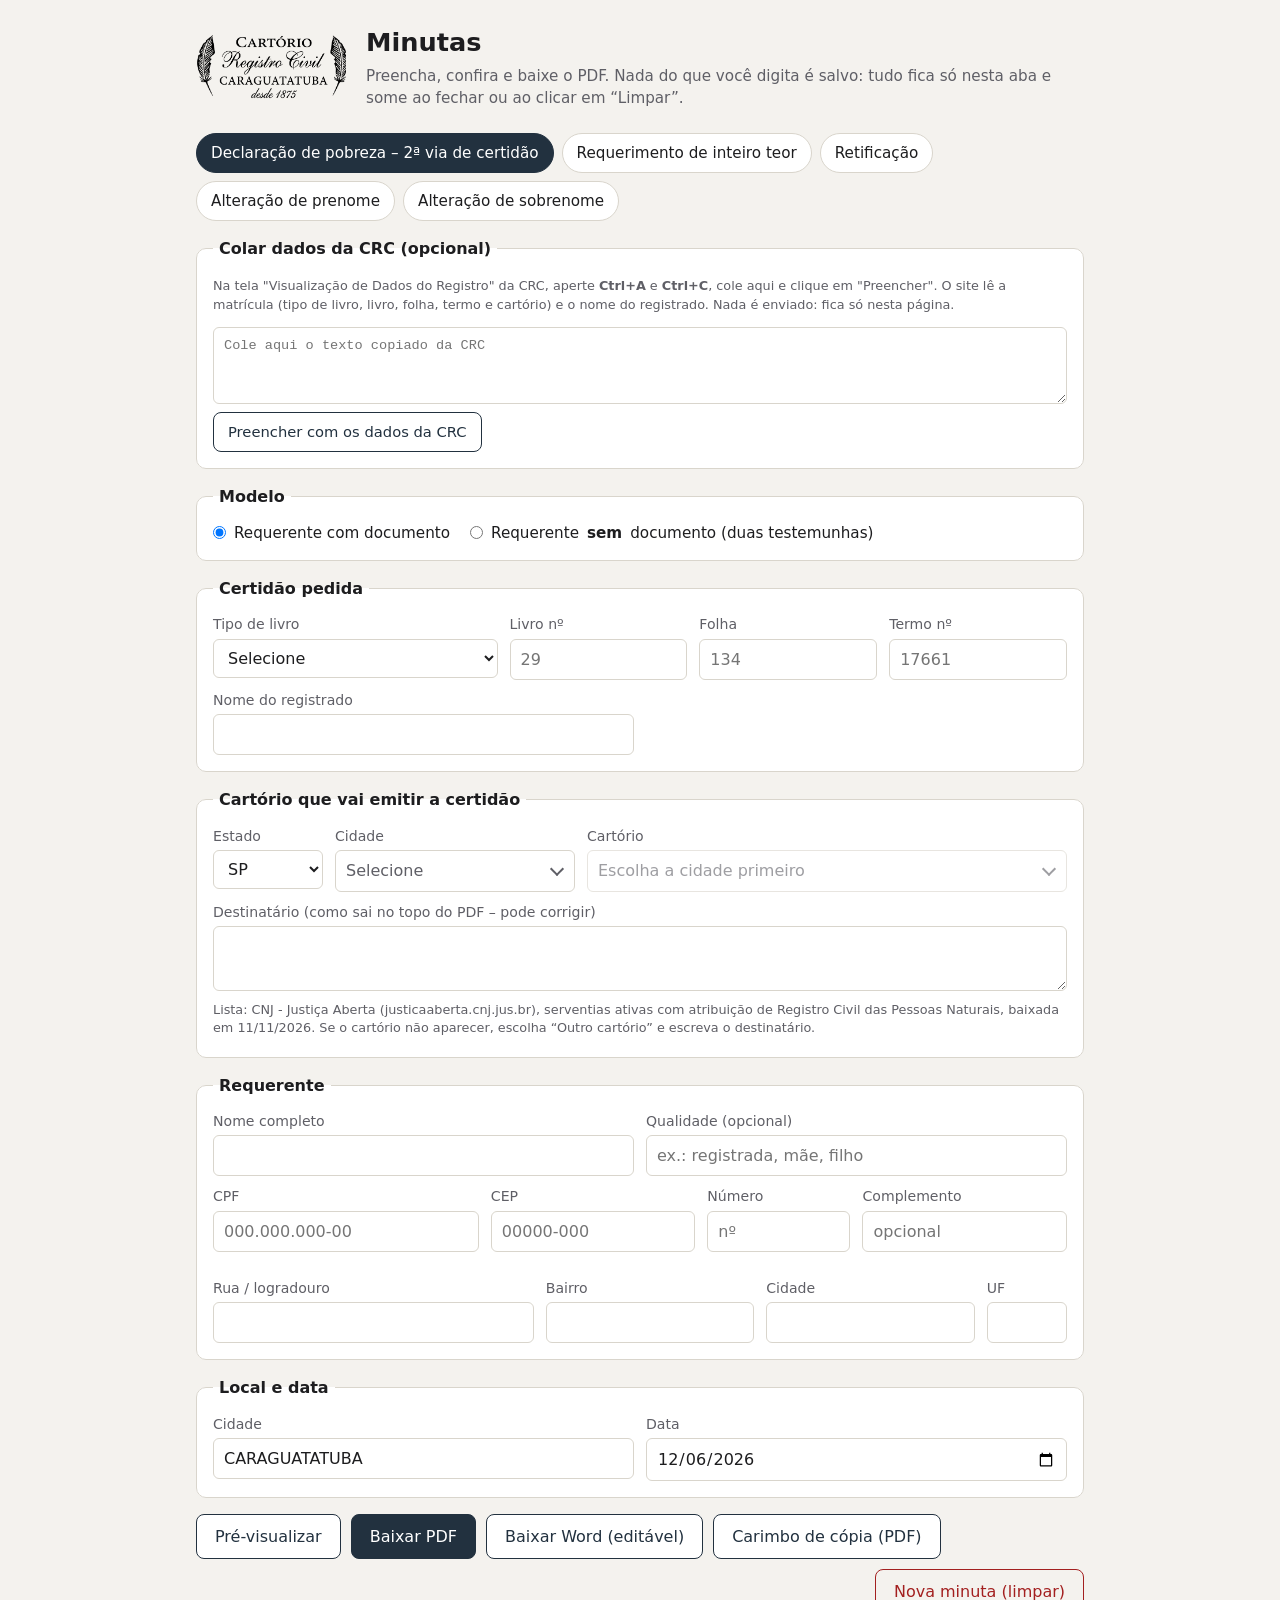
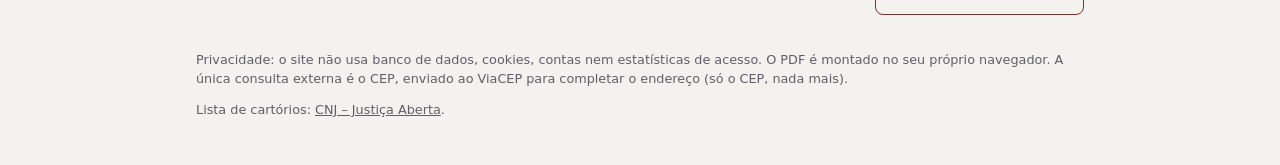
==== index.html @ 95987c65 "Representação: motivo obrigatório, menor emancipado pelo casamento, assistência de 16 a 18 anos com " ====
<!doctype html>
<html lang="pt-BR">
<head>
<meta charset="utf-8">
<meta name="viewport" content="width=device-width, initial-scale=1">
<meta name="referrer" content="no-referrer">
<meta name="robots" content="noindex, nofollow">
<title>Minutas do Registro Civil</title>
<link rel="stylesheet" href="style.css?v=20261113d">
</head>
<body>
<header class="topo">
  <img src="img/logo.png" alt="Cartório de Registro Civil de Caraguatatuba" class="topo-logo">
  <div>
    <h1>Minutas</h1>
    <p class="sub">Preencha, confira e baixe o PDF. Nada do que você digita é salvo: tudo fica só nesta aba e some ao fechar ou ao clicar em “Limpar”.</p>
  </div>
</header>

<main>
  <nav class="minutas" aria-label="Escolha a minuta">
    <button type="button" class="aba ativa" data-minuta="pobreza">Declaração de pobreza – 2ª via de certidão</button>
    <button type="button" class="aba" data-minuta="inteiro">Requerimento de inteiro teor</button>
    <button type="button" class="aba" data-minuta="retificacao">Retificação</button>
    <button type="button" class="aba" data-minuta="prenome">Alteração de prenome</button>
    <button type="button" class="aba" data-minuta="sobrenome">Alteração de sobrenome</button>
  </nav>

  <p class="aviso" id="avisoInatividade" role="status" hidden>O formulário foi apagado automaticamente por falta de uso. (Clique para fechar.)</p>

  <!-- INTEIRO TEOR: usa o formulário em PDF e só escreve o cartório de destino -->
  <!-- Minutas novas: o conteúdo é montado por novas.js -->
  <section class="minuta-nova" data-aba="retificacao" id="abaRetificacao" hidden></section>
  <section class="minuta-nova" data-aba="prenome" id="abaPrenome" hidden></section>
  <section class="minuta-nova" data-aba="sobrenome" id="abaSobrenome" hidden></section>

  <section id="abaInteiro" data-aba="inteiro" hidden>
    <fieldset>
      <legend>Cartório para onde vai o requerimento</legend>
      <div class="grade g-destino">
        <label>Estado <select id="itUf"></select></label>
        <div class="rotulo">Cidade <div class="combo" id="itComboCidade"></div></div>
        <div class="rotulo">Cartório <div class="combo" id="itComboCartorio"></div></div>
      </div>
      <label>Texto que sai depois de "DA COMARCA DE" (pode corrigir)
        <input id="itTexto" autocomplete="off">
      </label>
      <p class="dica">O resto do formulário sai em branco, para preencher à mão. A folha sai em A4.</p>
    </fieldset>
    <div id="itErros" class="erros" role="alert" hidden></div>
    <div class="acoes">
      <button type="button" id="itVer" class="sec">Pré-visualizar</button>
      <button type="button" id="itBaixar" class="pri">Baixar PDF</button>
      <button type="button" id="itLimpar" class="perigo">Nova minuta (limpar)</button>
    </div>
  </section>

  <form id="form" autocomplete="off" novalidate>
    <!-- COLAR DA CRC -->
    <fieldset class="crc">
      <legend>Colar dados da CRC (opcional)</legend>
      <p class="dica">Na tela "Visualização de Dados do Registro" da CRC, aperte <b>Ctrl+A</b> e <b>Ctrl+C</b>, cole aqui e clique em "Preencher".
        O site lê a matrícula (tipo de livro, livro, folha, termo e cartório) e o nome do registrado. Nada é enviado: fica só nesta página.</p>
      <textarea id="crcTexto" name="crcTexto" rows="3" placeholder="Cole aqui o texto copiado da CRC"></textarea>
      <div class="acoes-crc">
        <button type="button" id="btnCrc" class="sec">Preencher com os dados da CRC</button>
      </div>
      <div id="crcStatus" class="crc-status" role="status" hidden></div>
    </fieldset>

    <!-- MODELO -->
    <fieldset>
      <legend>Modelo</legend>
      <div class="opcoes">
        <label class="opcao"><input type="radio" name="modelo" value="simples" checked> Requerente com documento</label>
        <label class="opcao"><input type="radio" name="modelo" value="testemunhas"> Requerente <b>sem</b> documento (duas testemunhas)</label>
      </div>
    </fieldset>

    <!-- CERTIDÃO -->
    <fieldset>
      <legend>Certidão pedida</legend>
      <p class="aviso" id="avisoLivro" role="status" hidden>Minuta nova: o nome do registrado mudou, então o tipo de livro, o livro, a folha e o termo foram zerados. Escolha de novo.</p>
      <div class="grade g4">
        <label>Tipo de livro
          <select name="livroTipo" required>
            <option value="" selected>Selecione</option>
            <option value="A">A – Nascimento</option>
            <option value="B">B – Casamento</option>
            <option value="B AUX">B Auxiliar – Casamento religioso</option>
            <option value="C">C – Óbito</option>
            <option value="C AUX">C Auxiliar – Natimorto</option>
          </select>
        </label>
        <label>Livro nº <input name="livro" inputmode="numeric" required placeholder="29"></label>
        <label>Folha <input name="folha" inputmode="numeric" required placeholder="134"></label>
        <label>Termo nº <input name="termo" inputmode="numeric" required placeholder="17661"></label>
      </div>
      <div class="grade g2" id="blocoRegistrado">
        <label id="lblRegistrado">Nome do registrado <input name="registrado1" required></label>
        <label id="lblRegistrado2" hidden>Nome do 2º contraente <input name="registrado2"></label>
      </div>
    </fieldset>

    <!-- DESTINO -->
    <fieldset>
      <legend>Cartório que vai emitir a certidão</legend>
      <div class="grade g-destino">
        <label>Estado <select name="uf" id="uf"></select></label>
        <div class="rotulo">Cidade <div class="combo" id="comboCidade"></div></div>
        <div class="rotulo">Cartório <div class="combo" id="comboCartorio"></div></div>
      </div>
      <label>Destinatário (como sai no topo do PDF – pode corrigir)
        <textarea name="destinatario" id="destinatario" rows="2" required></textarea>
      </label>
      <p class="dica" id="fonteCartorios"></p>
    </fieldset>

    <!-- REQUERENTE -->
    <fieldset>
      <legend>Requerente</legend>
      <div class="grade g2">
        <label>Nome completo <input name="reqNome" required></label>
        <label>Qualidade (opcional)
          <input name="reqQualidade" list="listaQualidade" placeholder="ex.: registrada, mãe, filho">
          <datalist id="listaQualidade">
            <option value="registrado"><option value="registrada"><option value="contraente">
            <option value="mãe"><option value="pai"><option value="filho"><option value="filha">
            <option value="cônjuge"><option value="irmão"><option value="irmã"><option value="neto"><option value="neta">
          </datalist>
        </label>
      </div>
      <div class="endereco" data-pessoa="req"></div>
    </fieldset>

    <!-- TESTEMUNHAS -->
    <fieldset id="blocoTestemunhas" hidden>
      <legend>Testemunhas</legend>
      <label>Motivo das testemunhas
        <select name="motivoTipo" id="motivoTipo">
          <option value="semdoc" selected>Requerente sem documento de identificação</option>
          <option value="rogo">Requerente não sabe ou não pode assinar (a rogo)</option>
          <option value="digital">Requerente não sabe assinar (impressão digital)</option>
          <option value="docinvalido">Documento do requerente sem condições de uso (vencido, danificado, ilegível)</option>
          <option value="outro">Outro (escrever)</option>
        </select>
      </label>
      <label>Texto que sai no documento (pode editar)
        <textarea name="motivoTexto" id="motivoTexto" rows="3"></textarea>
      </label>
      <label id="lblRogo">Nome de quem assina a rogo (opcional)
        <input name="rogoNome" id="rogoNome" placeholder="ex.: Pedro da Silva">
      </label>
      <h3>Testemunha 1</h3>
      <label>Nome completo <input name="t1Nome"></label>
      <div class="endereco" data-pessoa="t1"></div>
      <h3>Testemunha 2</h3>
      <label>Nome completo <input name="t2Nome"></label>
      <div class="endereco" data-pessoa="t2"></div>
    </fieldset>

    <!-- LOCAL E DATA -->
    <fieldset>
      <legend>Local e data</legend>
      <div class="grade g2">
        <label>Cidade <input name="localAssinatura" value="CARAGUATATUBA" required></label>
        <label>Data <input type="date" name="data" id="data" required></label>
      </div>
    </fieldset>

    <div id="erros" class="erros" role="alert" hidden></div>

    <div class="acoes">
      <button type="button" id="btnVer" class="sec">Pré-visualizar</button>
      <button type="submit" class="pri">Baixar PDF</button>
      <button type="button" id="btnWord" class="sec">Baixar Word (editável)</button>
      <button type="button" id="btnCarimbo" class="sec">Carimbo de cópia (PDF)</button>
      <button type="button" id="btnLimpar" class="perigo">Nova minuta (limpar)</button>
    </div>
  </form>

  <section id="previa" hidden>
    <h2>Pré-visualização</h2>
    <iframe id="quadroPrevia" title="Pré-visualização do PDF"></iframe>
  </section>
</main>

<footer class="rodape">
  <p>Privacidade: o site não usa banco de dados, cookies, contas nem estatísticas de acesso. O PDF é montado no seu
  próprio navegador. A única consulta externa é o CEP, enviado ao ViaCEP para completar o endereço (só o CEP, nada mais).</p>
  <p>Lista de cartórios: <a href="https://justicaaberta.cnj.jus.br/" target="_blank" rel="noopener noreferrer">CNJ – Justiça Aberta</a>.</p>
</footer>

<template id="tplEndereco">
  <div class="grade g-end1">
    <label>CPF <input data-campo="cpf" inputmode="numeric" maxlength="14" placeholder="000.000.000-00"></label>
    <label>CEP <input data-campo="cep" inputmode="numeric" maxlength="9" placeholder="00000-000"><small data-campo="cepStatus" class="dica"></small></label>
    <label>Número <input data-campo="numero" placeholder="nº"></label>
    <label>Complemento <input data-campo="complemento" placeholder="opcional"></label>
  </div>
  <div class="grade g-end2">
    <label>Rua / logradouro <input data-campo="logradouro"></label>
    <label>Bairro <input data-campo="bairro"></label>
    <label>Cidade <input data-campo="cidade"></label>
    <label>UF <input data-campo="uf" maxlength="2"></label>
  </div>
</template>

<script src="vendor/pdfmake.min.js?v=20261113d"></script>
<script src="vendor/vfs_fonts.js?v=20261113d"></script>
<script src="vendor/docx.umd.js?v=20261113d"></script>
<script src="vendor/pdf-lib.min.js?v=20261113d"></script>
<script src="app.js?v=20261113d"></script>
<script src="novas.js?v=20261113d"></script>
</body>
</html>
---- style.css ----
:root {
  --fundo: #f4f2ee;
  --cartao: #ffffff;
  --texto: #1d1d1f;
  --suave: #5f5f66;
  --borda: #d9d5cc;
  --acento: #22313f;
  --acento-claro: #e7ecf1;
  --erro: #a32020;
  --erro-fundo: #fbecec;
}
@media (prefers-color-scheme: dark) {
  :root {
    --fundo: #17181a; --cartao: #222326; --texto: #ececec; --suave: #a9a9b0;
    --borda: #3a3b40; --acento: #b9c9d9; --acento-claro: #2c333b; --erro: #ff8f8f; --erro-fundo: #3a2222;
  }
  .topo-logo { filter: invert(1); }
}
* { box-sizing: border-box; }
[hidden] { display: none !important; }
body {
  margin: 0; background: var(--fundo); color: var(--texto);
  font: 16px/1.45 system-ui, -apple-system, "Segoe UI", Roboto, sans-serif;
}
.topo {
  display: flex; gap: 20px; align-items: center; max-width: 920px; margin: 0 auto; padding: 24px 16px 8px;
}
.topo-logo { width: 150px; height: auto; flex: none; }
h1 { margin: 0; font-size: 1.6rem; }
.sub { margin: 4px 0 0; color: var(--suave); font-size: .95rem; }
main { max-width: 920px; margin: 0 auto; padding: 8px 16px 24px; }
.minutas { display: flex; flex-wrap: wrap; gap: 8px; margin: 8px 0 16px; }
.aba {
  border: 1px solid var(--borda); background: var(--cartao); color: var(--texto);
  padding: 8px 14px; border-radius: 999px; font: inherit; font-size: .95rem; cursor: pointer;
}
.aba.ativa { background: var(--acento); color: var(--cartao); border-color: var(--acento); }
fieldset {
  border: 1px solid var(--borda); background: var(--cartao); border-radius: 10px;
  margin: 0 0 16px; padding: 14px 16px 6px;
}
legend { font-weight: 650; padding: 0 6px; }
h3 { font-size: 1rem; margin: 10px 0 6px; }
label { display: block; font-size: .88rem; color: var(--suave); margin-bottom: 10px; }
input, select, textarea {
  display: block; width: 100%; margin-top: 4px; padding: 8px 10px; font: inherit; font-size: 1rem;
  color: var(--texto); background: var(--cartao); border: 1px solid var(--borda); border-radius: 6px;
}
textarea { resize: vertical; }
input:focus, select:focus, textarea:focus { outline: 2px solid var(--acento); outline-offset: 0; }
.invalido { border-color: var(--erro); background: var(--erro-fundo); }
.grade { display: grid; gap: 0 12px; }
.g2 { grid-template-columns: 1fr 1fr; }
.g4 { grid-template-columns: 1.6fr 1fr 1fr 1fr; }
.g-destino { grid-template-columns: 110px 1fr 2fr; }
.rotulo { font-size: .88rem; color: var(--suave); margin-bottom: 10px; }
.combo { position: relative; margin-top: 4px; }
.combo-botao {
  display: flex; align-items: center; justify-content: space-between; gap: 8px; width: 100%;
  padding: 8px 10px; font: inherit; font-size: 1rem; text-align: left; cursor: pointer;
  color: var(--texto); background: var(--cartao); border: 1px solid var(--borda); border-radius: 6px; min-height: 42px;
}
.combo-botao:disabled { cursor: not-allowed; opacity: .6; }
.combo-botao .vazio { color: var(--suave); }
.combo-botao .txt { overflow: hidden; text-overflow: ellipsis; white-space: nowrap; }
.combo-botao::after {
  content: ""; flex: none; width: 8px; height: 8px; margin: -4px 2px 0 0;
  border-right: 2px solid var(--suave); border-bottom: 2px solid var(--suave); transform: rotate(45deg);
}
.combo.aberto .combo-botao::after { transform: rotate(-135deg); margin-top: 4px; }
.combo-painel {
  position: absolute; z-index: 20; left: 0; right: 0; top: calc(100% + 4px); min-width: 260px;
  background: var(--cartao); border: 1px solid var(--borda); border-radius: 8px;
  box-shadow: 0 8px 24px rgba(0, 0, 0, .18); padding: 8px;
}
.combo-busca { position: relative; }
.combo-busca input { margin: 0; padding-right: 34px; border: 2px solid var(--acento); }
.combo-busca svg { position: absolute; right: 10px; top: 50%; transform: translateY(-50%); width: 18px; height: 18px; color: var(--suave); }
.combo-lista { list-style: none; margin: 8px 0 0; padding: 0; max-height: 300px; overflow-y: auto; }
.combo-lista li { padding: 8px 10px; border-radius: 6px; cursor: pointer; color: var(--texto); font-size: .95rem; }
.combo-lista li small { display: block; color: var(--suave); font-size: .78rem; margin-top: 2px; }
.combo-lista li.foco { background: var(--acento-claro); }
.combo-lista li.marcado { font-weight: 600; }
.combo-lista li.nada { cursor: default; color: var(--suave); }
.g-end1 { grid-template-columns: 1.3fr 1fr .7fr 1fr; }
.g-end2 { grid-template-columns: 2fr 1.3fr 1.3fr .5fr; }
.opcoes { display: flex; flex-wrap: wrap; gap: 8px 20px; margin-bottom: 10px; }
.opcao { display: flex; align-items: center; gap: 8px; color: var(--texto); font-size: .95rem; margin: 0; }
.opcao input { width: auto; margin: 0; }
.dica { display: block; color: var(--suave); font-size: .8rem; margin-top: 3px; min-height: 1em; }
.g-corr { grid-template-columns: 1.2fr 1.5fr 1.5fr 36px; align-items: end; }
.g-doc { grid-template-columns: repeat(4, 1fr); }
.correcao { border-bottom: 1px dashed var(--borda); margin-bottom: 8px; }
.correcao .remover {
  width: 36px; height: 40px; margin-bottom: 10px; border: 1px solid var(--borda); border-radius: 6px;
  background: var(--cartao); color: var(--erro); font-size: 1.2rem; cursor: pointer;
}
button.mini { font: inherit; font-size: .9rem; padding: 6px 12px; border-radius: 6px; border: 1px solid var(--acento); background: var(--cartao); color: var(--acento); cursor: pointer; }
.minuta-nova .acoes button {
  font: inherit; padding: 10px 18px; border-radius: 8px; cursor: pointer; border: 1px solid var(--acento);
}
input:disabled, select:disabled { opacity: .55; }
@media (max-width: 680px) {
  .g-corr { grid-template-columns: 1fr 1fr; }
  .g-doc { grid-template-columns: 1fr 1fr; }
}
.aviso {
  background: #fff4cc; color: #5c4400; border: 1px solid #e6c766; border-radius: 8px;
  padding: 10px 14px; margin: 0 0 12px; font-size: .92rem; cursor: default;
}
#avisoInatividade { cursor: pointer; }
@media (prefers-color-scheme: dark) {
  .aviso { background: #3a3218; color: #f3dc8a; border-color: #6b5a22; }
}
.erros { background: var(--erro-fundo); color: var(--erro); border-radius: 8px; padding: 10px 14px; margin-bottom: 14px; }
.erros ul { margin: 4px 0 0; padding-left: 20px; }
.acoes { display: flex; flex-wrap: wrap; gap: 10px; }
.acoes button {
  font: inherit; padding: 10px 18px; border-radius: 8px; cursor: pointer; border: 1px solid var(--acento);
}
.pri { background: var(--acento); color: var(--cartao); font-weight: 600; }
.sec { background: var(--cartao); color: var(--acento); }
.perigo { background: transparent; color: var(--erro); border-color: var(--erro) !important; margin-left: auto; }
#previa h2 { font-size: 1.1rem; margin: 24px 0 8px; }
#quadroPrevia { width: 100%; height: 80vh; border: 1px solid var(--borda); border-radius: 8px; background: #fff; }
.rodape { max-width: 920px; margin: 0 auto; padding: 0 16px 32px; color: var(--suave); font-size: .8rem; }
.rodape a { color: inherit; }
@media (max-width: 680px) {
  .topo { flex-direction: column; align-items: flex-start; }
  .g2, .g4, .g-end1, .g-end2 { grid-template-columns: 1fr 1fr; }
  .g-destino { grid-template-columns: 90px 1fr; }
  .g-destino > :last-child { grid-column: 1 / -1; }
  .perigo { margin-left: 0; }
}
@media (max-width: 420px) {
  .g2, .g4, .g-end1, .g-end2, .g-destino { grid-template-columns: 1fr; }
}
.g-cert { grid-template-columns: 1.4fr 1fr 1.4fr; }
@media (max-width: 680px) { .g-cert { grid-template-columns: 1fr; } }
.crc textarea { font-family: ui-monospace, Consolas, monospace; font-size: .85rem; }
.acoes-crc { display: flex; flex-wrap: wrap; gap: 8px; margin: 8px 0 10px; }
.acoes-crc button { font: inherit; font-size: .92rem; padding: 8px 14px; border-radius: 8px; cursor: pointer; border: 1px solid var(--acento); }
.crc-status { border-radius: 8px; padding: 8px 12px; margin-bottom: 10px; font-size: .9rem; background: var(--acento-claro); }
.crc-status.ruim { background: var(--erro-fundo); color: var(--erro); }
.crc-status ul { margin: 4px 0 0; padding-left: 20px; }
.complemento { border: 1px dashed var(--borda); border-radius: 8px; padding: 4px 12px 2px; margin: 8px 0; }
.texto-editavel textarea { font-size: .95rem; line-height: 1.45; }
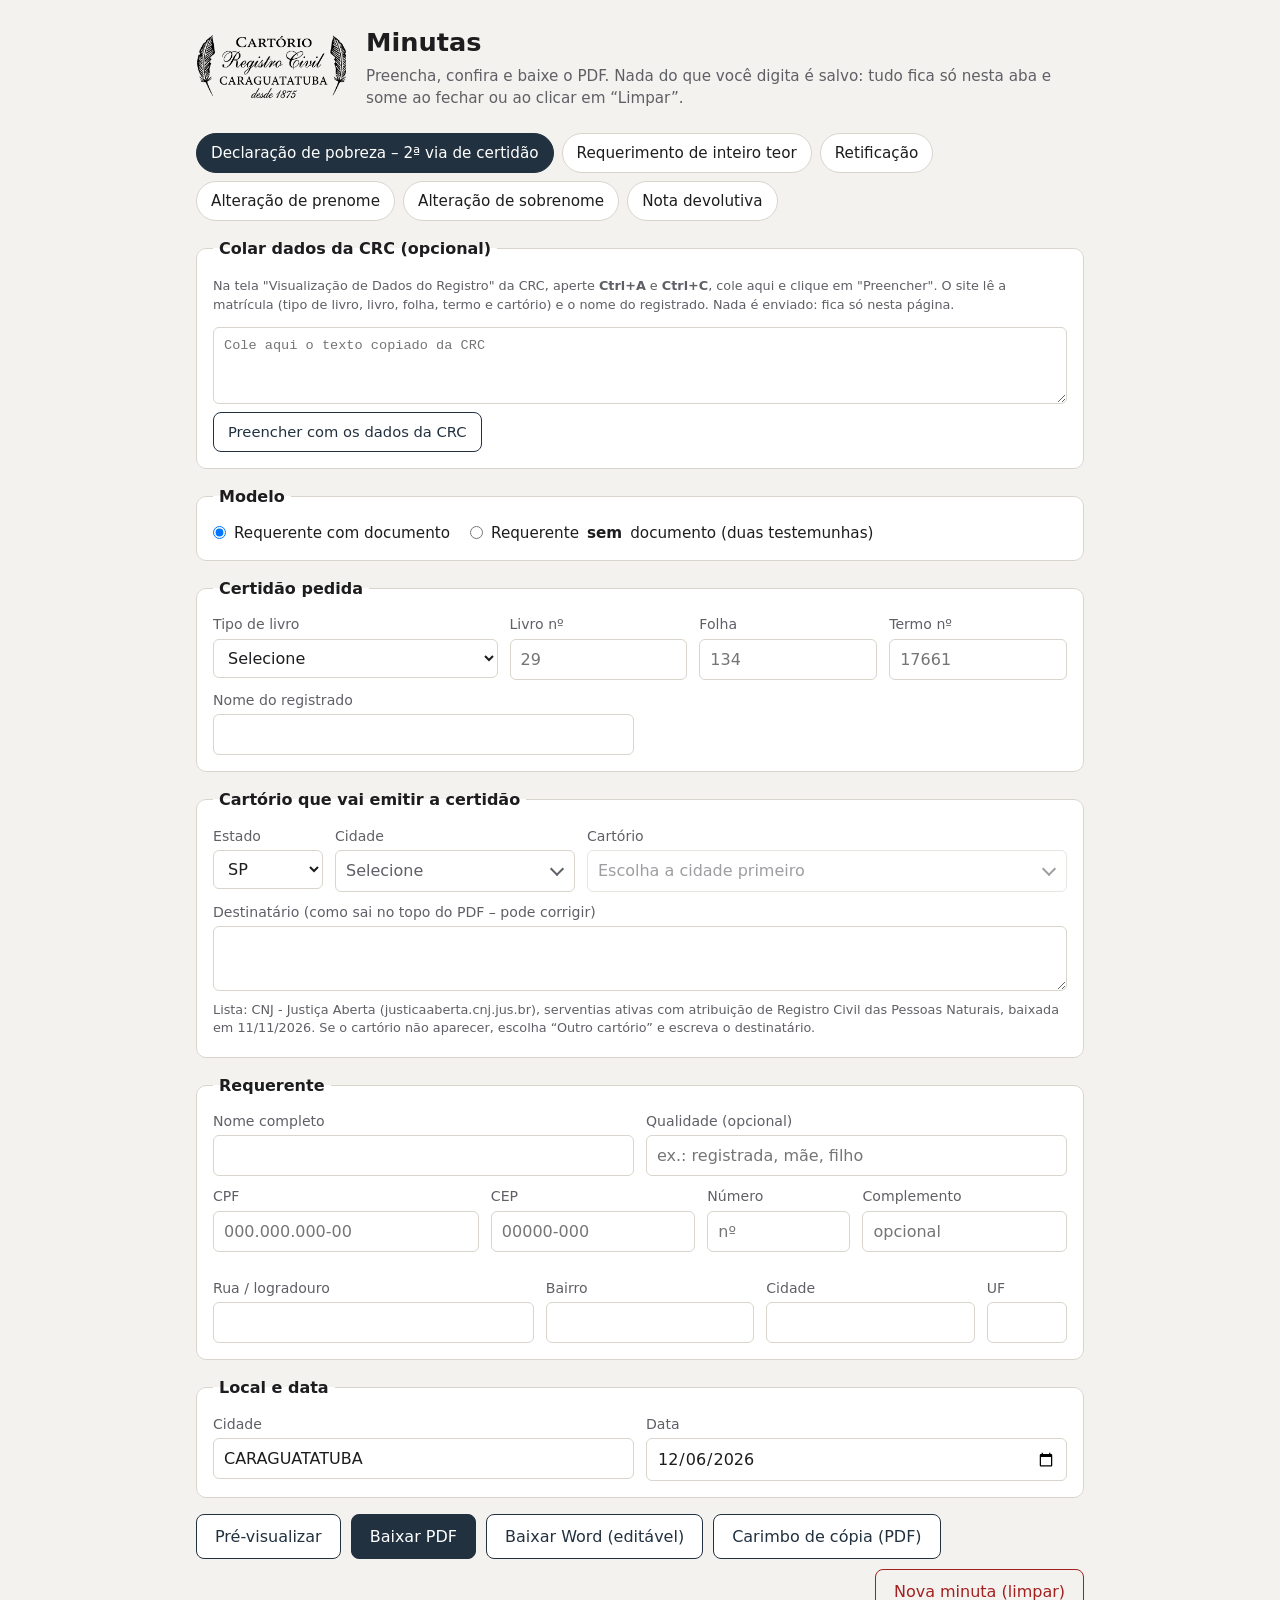
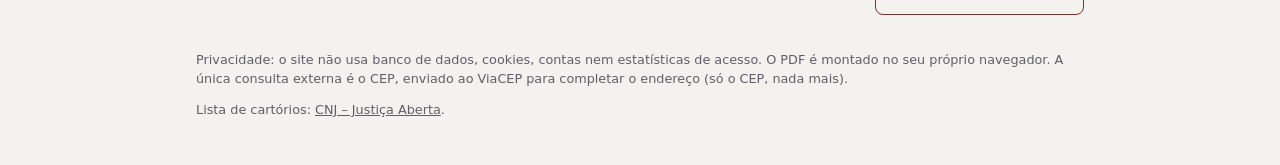
==== commit a38fcf25: "Nota devolutiva com busca e citação das normas do registro civil, prazo opcional e papel timbrado Co" ====
--- a/index.html
+++ b/index.html
@@ -1,216 +1,218 @@
-<!doctype html>
-<html lang="pt-BR">
-<head>
-<meta charset="utf-8">
-<meta name="viewport" content="width=device-width, initial-scale=1">
-<meta name="referrer" content="no-referrer">
-<meta name="robots" content="noindex, nofollow">
-<title>Minutas do Registro Civil</title>
-<link rel="stylesheet" href="style.css?v=20261113d">
-</head>
-<body>
-<header class="topo">
-  <img src="img/logo.png" alt="Cartório de Registro Civil de Caraguatatuba" class="topo-logo">
-  <div>
-    <h1>Minutas</h1>
-    <p class="sub">Preencha, confira e baixe o PDF. Nada do que você digita é salvo: tudo fica só nesta aba e some ao fechar ou ao clicar em “Limpar”.</p>
-  </div>
-</header>
-
-<main>
-  <nav class="minutas" aria-label="Escolha a minuta">
-    <button type="button" class="aba ativa" data-minuta="pobreza">Declaração de pobreza – 2ª via de certidão</button>
-    <button type="button" class="aba" data-minuta="inteiro">Requerimento de inteiro teor</button>
-    <button type="button" class="aba" data-minuta="retificacao">Retificação</button>
-    <button type="button" class="aba" data-minuta="prenome">Alteração de prenome</button>
-    <button type="button" class="aba" data-minuta="sobrenome">Alteração de sobrenome</button>
-  </nav>
-
-  <p class="aviso" id="avisoInatividade" role="status" hidden>O formulário foi apagado automaticamente por falta de uso. (Clique para fechar.)</p>
-
-  <!-- INTEIRO TEOR: usa o formulário em PDF e só escreve o cartório de destino -->
-  <!-- Minutas novas: o conteúdo é montado por novas.js -->
-  <section class="minuta-nova" data-aba="retificacao" id="abaRetificacao" hidden></section>
-  <section class="minuta-nova" data-aba="prenome" id="abaPrenome" hidden></section>
-  <section class="minuta-nova" data-aba="sobrenome" id="abaSobrenome" hidden></section>
-
-  <section id="abaInteiro" data-aba="inteiro" hidden>
-    <fieldset>
-      <legend>Cartório para onde vai o requerimento</legend>
-      <div class="grade g-destino">
-        <label>Estado <select id="itUf"></select></label>
-        <div class="rotulo">Cidade <div class="combo" id="itComboCidade"></div></div>
-        <div class="rotulo">Cartório <div class="combo" id="itComboCartorio"></div></div>
-      </div>
-      <label>Texto que sai depois de "DA COMARCA DE" (pode corrigir)
-        <input id="itTexto" autocomplete="off">
-      </label>
-      <p class="dica">O resto do formulário sai em branco, para preencher à mão. A folha sai em A4.</p>
-    </fieldset>
-    <div id="itErros" class="erros" role="alert" hidden></div>
-    <div class="acoes">
-      <button type="button" id="itVer" class="sec">Pré-visualizar</button>
-      <button type="button" id="itBaixar" class="pri">Baixar PDF</button>
-      <button type="button" id="itLimpar" class="perigo">Nova minuta (limpar)</button>
-    </div>
-  </section>
-
-  <form id="form" autocomplete="off" novalidate>
-    <!-- COLAR DA CRC -->
-    <fieldset class="crc">
-      <legend>Colar dados da CRC (opcional)</legend>
-      <p class="dica">Na tela "Visualização de Dados do Registro" da CRC, aperte <b>Ctrl+A</b> e <b>Ctrl+C</b>, cole aqui e clique em "Preencher".
-        O site lê a matrícula (tipo de livro, livro, folha, termo e cartório) e o nome do registrado. Nada é enviado: fica só nesta página.</p>
-      <textarea id="crcTexto" name="crcTexto" rows="3" placeholder="Cole aqui o texto copiado da CRC"></textarea>
-      <div class="acoes-crc">
-        <button type="button" id="btnCrc" class="sec">Preencher com os dados da CRC</button>
-      </div>
-      <div id="crcStatus" class="crc-status" role="status" hidden></div>
-    </fieldset>
-
-    <!-- MODELO -->
-    <fieldset>
-      <legend>Modelo</legend>
-      <div class="opcoes">
-        <label class="opcao"><input type="radio" name="modelo" value="simples" checked> Requerente com documento</label>
-        <label class="opcao"><input type="radio" name="modelo" value="testemunhas"> Requerente <b>sem</b> documento (duas testemunhas)</label>
-      </div>
-    </fieldset>
-
-    <!-- CERTIDÃO -->
-    <fieldset>
-      <legend>Certidão pedida</legend>
-      <p class="aviso" id="avisoLivro" role="status" hidden>Minuta nova: o nome do registrado mudou, então o tipo de livro, o livro, a folha e o termo foram zerados. Escolha de novo.</p>
-      <div class="grade g4">
-        <label>Tipo de livro
-          <select name="livroTipo" required>
-            <option value="" selected>Selecione</option>
-            <option value="A">A – Nascimento</option>
-            <option value="B">B – Casamento</option>
-            <option value="B AUX">B Auxiliar – Casamento religioso</option>
-            <option value="C">C – Óbito</option>
-            <option value="C AUX">C Auxiliar – Natimorto</option>
-          </select>
-        </label>
-        <label>Livro nº <input name="livro" inputmode="numeric" required placeholder="29"></label>
-        <label>Folha <input name="folha" inputmode="numeric" required placeholder="134"></label>
-        <label>Termo nº <input name="termo" inputmode="numeric" required placeholder="17661"></label>
-      </div>
-      <div class="grade g2" id="blocoRegistrado">
-        <label id="lblRegistrado">Nome do registrado <input name="registrado1" required></label>
-        <label id="lblRegistrado2" hidden>Nome do 2º contraente <input name="registrado2"></label>
-      </div>
-    </fieldset>
-
-    <!-- DESTINO -->
-    <fieldset>
-      <legend>Cartório que vai emitir a certidão</legend>
-      <div class="grade g-destino">
-        <label>Estado <select name="uf" id="uf"></select></label>
-        <div class="rotulo">Cidade <div class="combo" id="comboCidade"></div></div>
-        <div class="rotulo">Cartório <div class="combo" id="comboCartorio"></div></div>
-      </div>
-      <label>Destinatário (como sai no topo do PDF – pode corrigir)
-        <textarea name="destinatario" id="destinatario" rows="2" required></textarea>
-      </label>
-      <p class="dica" id="fonteCartorios"></p>
-    </fieldset>
-
-    <!-- REQUERENTE -->
-    <fieldset>
-      <legend>Requerente</legend>
-      <div class="grade g2">
-        <label>Nome completo <input name="reqNome" required></label>
-        <label>Qualidade (opcional)
-          <input name="reqQualidade" list="listaQualidade" placeholder="ex.: registrada, mãe, filho">
-          <datalist id="listaQualidade">
-            <option value="registrado"><option value="registrada"><option value="contraente">
-            <option value="mãe"><option value="pai"><option value="filho"><option value="filha">
-            <option value="cônjuge"><option value="irmão"><option value="irmã"><option value="neto"><option value="neta">
-          </datalist>
-        </label>
-      </div>
-      <div class="endereco" data-pessoa="req"></div>
-    </fieldset>
-
-    <!-- TESTEMUNHAS -->
-    <fieldset id="blocoTestemunhas" hidden>
-      <legend>Testemunhas</legend>
-      <label>Motivo das testemunhas
-        <select name="motivoTipo" id="motivoTipo">
-          <option value="semdoc" selected>Requerente sem documento de identificação</option>
-          <option value="rogo">Requerente não sabe ou não pode assinar (a rogo)</option>
-          <option value="digital">Requerente não sabe assinar (impressão digital)</option>
-          <option value="docinvalido">Documento do requerente sem condições de uso (vencido, danificado, ilegível)</option>
-          <option value="outro">Outro (escrever)</option>
-        </select>
-      </label>
-      <label>Texto que sai no documento (pode editar)
-        <textarea name="motivoTexto" id="motivoTexto" rows="3"></textarea>
-      </label>
-      <label id="lblRogo">Nome de quem assina a rogo (opcional)
-        <input name="rogoNome" id="rogoNome" placeholder="ex.: Pedro da Silva">
-      </label>
-      <h3>Testemunha 1</h3>
-      <label>Nome completo <input name="t1Nome"></label>
-      <div class="endereco" data-pessoa="t1"></div>
-      <h3>Testemunha 2</h3>
-      <label>Nome completo <input name="t2Nome"></label>
-      <div class="endereco" data-pessoa="t2"></div>
-    </fieldset>
-
-    <!-- LOCAL E DATA -->
-    <fieldset>
-      <legend>Local e data</legend>
-      <div class="grade g2">
-        <label>Cidade <input name="localAssinatura" value="CARAGUATATUBA" required></label>
-        <label>Data <input type="date" name="data" id="data" required></label>
-      </div>
-    </fieldset>
-
-    <div id="erros" class="erros" role="alert" hidden></div>
-
-    <div class="acoes">
-      <button type="button" id="btnVer" class="sec">Pré-visualizar</button>
-      <button type="submit" class="pri">Baixar PDF</button>
-      <button type="button" id="btnWord" class="sec">Baixar Word (editável)</button>
-      <button type="button" id="btnCarimbo" class="sec">Carimbo de cópia (PDF)</button>
-      <button type="button" id="btnLimpar" class="perigo">Nova minuta (limpar)</button>
-    </div>
-  </form>
-
-  <section id="previa" hidden>
-    <h2>Pré-visualização</h2>
-    <iframe id="quadroPrevia" title="Pré-visualização do PDF"></iframe>
-  </section>
-</main>
-
-<footer class="rodape">
-  <p>Privacidade: o site não usa banco de dados, cookies, contas nem estatísticas de acesso. O PDF é montado no seu
-  próprio navegador. A única consulta externa é o CEP, enviado ao ViaCEP para completar o endereço (só o CEP, nada mais).</p>
-  <p>Lista de cartórios: <a href="https://justicaaberta.cnj.jus.br/" target="_blank" rel="noopener noreferrer">CNJ – Justiça Aberta</a>.</p>
-</footer>
-
-<template id="tplEndereco">
-  <div class="grade g-end1">
-    <label>CPF <input data-campo="cpf" inputmode="numeric" maxlength="14" placeholder="000.000.000-00"></label>
-    <label>CEP <input data-campo="cep" inputmode="numeric" maxlength="9" placeholder="00000-000"><small data-campo="cepStatus" class="dica"></small></label>
-    <label>Número <input data-campo="numero" placeholder="nº"></label>
-    <label>Complemento <input data-campo="complemento" placeholder="opcional"></label>
-  </div>
-  <div class="grade g-end2">
-    <label>Rua / logradouro <input data-campo="logradouro"></label>
-    <label>Bairro <input data-campo="bairro"></label>
-    <label>Cidade <input data-campo="cidade"></label>
-    <label>UF <input data-campo="uf" maxlength="2"></label>
-  </div>
-</template>
-
-<script src="vendor/pdfmake.min.js?v=20261113d"></script>
-<script src="vendor/vfs_fonts.js?v=20261113d"></script>
-<script src="vendor/docx.umd.js?v=20261113d"></script>
-<script src="vendor/pdf-lib.min.js?v=20261113d"></script>
-<script src="app.js?v=20261113d"></script>
-<script src="novas.js?v=20261113d"></script>
-</body>
-</html>
+<!doctype html>
+<html lang="pt-BR">
+<head>
+<meta charset="utf-8">
+<meta name="viewport" content="width=device-width, initial-scale=1">
+<meta name="referrer" content="no-referrer">
+<meta name="robots" content="noindex, nofollow">
+<title>Minutas do Registro Civil</title>
+<link rel="stylesheet" href="style.css?v=20261113e">
+</head>
+<body>
+<header class="topo">
+  <img src="img/logo.png" alt="Cartório de Registro Civil de Caraguatatuba" class="topo-logo">
+  <div>
+    <h1>Minutas</h1>
+    <p class="sub">Preencha, confira e baixe o PDF. Nada do que você digita é salvo: tudo fica só nesta aba e some ao fechar ou ao clicar em “Limpar”.</p>
+  </div>
+</header>
+
+<main>
+  <nav class="minutas" aria-label="Escolha a minuta">
+    <button type="button" class="aba ativa" data-minuta="pobreza">Declaração de pobreza – 2ª via de certidão</button>
+    <button type="button" class="aba" data-minuta="inteiro">Requerimento de inteiro teor</button>
+    <button type="button" class="aba" data-minuta="retificacao">Retificação</button>
+    <button type="button" class="aba" data-minuta="prenome">Alteração de prenome</button>
+    <button type="button" class="aba" data-minuta="sobrenome">Alteração de sobrenome</button>
+    <button type="button" class="aba" data-minuta="nota">Nota devolutiva</button>
+  </nav>
+
+  <p class="aviso" id="avisoInatividade" role="status" hidden>O formulário foi apagado automaticamente por falta de uso. (Clique para fechar.)</p>
+
+  <!-- INTEIRO TEOR: usa o formulário em PDF e só escreve o cartório de destino -->
+  <!-- Minutas novas: o conteúdo é montado por novas.js -->
+  <section class="minuta-nova" data-aba="retificacao" id="abaRetificacao" hidden></section>
+  <section class="minuta-nova" data-aba="prenome" id="abaPrenome" hidden></section>
+  <section class="minuta-nova" data-aba="sobrenome" id="abaSobrenome" hidden></section>
+  <section class="minuta-nova" data-aba="nota" id="abaNota" hidden></section>
+
+  <section id="abaInteiro" data-aba="inteiro" hidden>
+    <fieldset>
+      <legend>Cartório para onde vai o requerimento</legend>
+      <div class="grade g-destino">
+        <label>Estado <select id="itUf"></select></label>
+        <div class="rotulo">Cidade <div class="combo" id="itComboCidade"></div></div>
+        <div class="rotulo">Cartório <div class="combo" id="itComboCartorio"></div></div>
+      </div>
+      <label>Texto que sai depois de "DA COMARCA DE" (pode corrigir)
+        <input id="itTexto" autocomplete="off">
+      </label>
+      <p class="dica">O resto do formulário sai em branco, para preencher à mão. A folha sai em A4.</p>
+    </fieldset>
+    <div id="itErros" class="erros" role="alert" hidden></div>
+    <div class="acoes">
+      <button type="button" id="itVer" class="sec">Pré-visualizar</button>
+      <button type="button" id="itBaixar" class="pri">Baixar PDF</button>
+      <button type="button" id="itLimpar" class="perigo">Nova minuta (limpar)</button>
+    </div>
+  </section>
+
+  <form id="form" autocomplete="off" novalidate>
+    <!-- COLAR DA CRC -->
+    <fieldset class="crc">
+      <legend>Colar dados da CRC (opcional)</legend>
+      <p class="dica">Na tela "Visualização de Dados do Registro" da CRC, aperte <b>Ctrl+A</b> e <b>Ctrl+C</b>, cole aqui e clique em "Preencher".
+        O site lê a matrícula (tipo de livro, livro, folha, termo e cartório) e o nome do registrado. Nada é enviado: fica só nesta página.</p>
+      <textarea id="crcTexto" name="crcTexto" rows="3" placeholder="Cole aqui o texto copiado da CRC"></textarea>
+      <div class="acoes-crc">
+        <button type="button" id="btnCrc" class="sec">Preencher com os dados da CRC</button>
+      </div>
+      <div id="crcStatus" class="crc-status" role="status" hidden></div>
+    </fieldset>
+
+    <!-- MODELO -->
+    <fieldset>
+      <legend>Modelo</legend>
+      <div class="opcoes">
+        <label class="opcao"><input type="radio" name="modelo" value="simples" checked> Requerente com documento</label>
+        <label class="opcao"><input type="radio" name="modelo" value="testemunhas"> Requerente <b>sem</b> documento (duas testemunhas)</label>
+      </div>
+    </fieldset>
+
+    <!-- CERTIDÃO -->
+    <fieldset>
+      <legend>Certidão pedida</legend>
+      <p class="aviso" id="avisoLivro" role="status" hidden>Minuta nova: o nome do registrado mudou, então o tipo de livro, o livro, a folha e o termo foram zerados. Escolha de novo.</p>
+      <div class="grade g4">
+        <label>Tipo de livro
+          <select name="livroTipo" required>
+            <option value="" selected>Selecione</option>
+            <option value="A">A – Nascimento</option>
+            <option value="B">B – Casamento</option>
+            <option value="B AUX">B Auxiliar – Casamento religioso</option>
+            <option value="C">C – Óbito</option>
+            <option value="C AUX">C Auxiliar – Natimorto</option>
+          </select>
+        </label>
+        <label>Livro nº <input name="livro" inputmode="numeric" required placeholder="29"></label>
+        <label>Folha <input name="folha" inputmode="numeric" required placeholder="134"></label>
+        <label>Termo nº <input name="termo" inputmode="numeric" required placeholder="17661"></label>
+      </div>
+      <div class="grade g2" id="blocoRegistrado">
+        <label id="lblRegistrado">Nome do registrado <input name="registrado1" required></label>
+        <label id="lblRegistrado2" hidden>Nome do 2º contraente <input name="registrado2"></label>
+      </div>
+    </fieldset>
+
+    <!-- DESTINO -->
+    <fieldset>
+      <legend>Cartório que vai emitir a certidão</legend>
+      <div class="grade g-destino">
+        <label>Estado <select name="uf" id="uf"></select></label>
+        <div class="rotulo">Cidade <div class="combo" id="comboCidade"></div></div>
+        <div class="rotulo">Cartório <div class="combo" id="comboCartorio"></div></div>
+      </div>
+      <label>Destinatário (como sai no topo do PDF – pode corrigir)
+        <textarea name="destinatario" id="destinatario" rows="2" required></textarea>
+      </label>
+      <p class="dica" id="fonteCartorios"></p>
+    </fieldset>
+
+    <!-- REQUERENTE -->
+    <fieldset>
+      <legend>Requerente</legend>
+      <div class="grade g2">
+        <label>Nome completo <input name="reqNome" required></label>
+        <label>Qualidade (opcional)
+          <input name="reqQualidade" list="listaQualidade" placeholder="ex.: registrada, mãe, filho">
+          <datalist id="listaQualidade">
+            <option value="registrado"><option value="registrada"><option value="contraente">
+            <option value="mãe"><option value="pai"><option value="filho"><option value="filha">
+            <option value="cônjuge"><option value="irmão"><option value="irmã"><option value="neto"><option value="neta">
+          </datalist>
+        </label>
+      </div>
+      <div class="endereco" data-pessoa="req"></div>
+    </fieldset>
+
+    <!-- TESTEMUNHAS -->
+    <fieldset id="blocoTestemunhas" hidden>
+      <legend>Testemunhas</legend>
+      <label>Motivo das testemunhas
+        <select name="motivoTipo" id="motivoTipo">
+          <option value="semdoc" selected>Requerente sem documento de identificação</option>
+          <option value="rogo">Requerente não sabe ou não pode assinar (a rogo)</option>
+          <option value="digital">Requerente não sabe assinar (impressão digital)</option>
+          <option value="docinvalido">Documento do requerente sem condições de uso (vencido, danificado, ilegível)</option>
+          <option value="outro">Outro (escrever)</option>
+        </select>
+      </label>
+      <label>Texto que sai no documento (pode editar)
+        <textarea name="motivoTexto" id="motivoTexto" rows="3"></textarea>
+      </label>
+      <label id="lblRogo">Nome de quem assina a rogo (opcional)
+        <input name="rogoNome" id="rogoNome" placeholder="ex.: Pedro da Silva">
+      </label>
+      <h3>Testemunha 1</h3>
+      <label>Nome completo <input name="t1Nome"></label>
+      <div class="endereco" data-pessoa="t1"></div>
+      <h3>Testemunha 2</h3>
+      <label>Nome completo <input name="t2Nome"></label>
+      <div class="endereco" data-pessoa="t2"></div>
+    </fieldset>
+
+    <!-- LOCAL E DATA -->
+    <fieldset>
+      <legend>Local e data</legend>
+      <div class="grade g2">
+        <label>Cidade <input name="localAssinatura" value="CARAGUATATUBA" required></label>
+        <label>Data <input type="date" name="data" id="data" required></label>
+      </div>
+    </fieldset>
+
+    <div id="erros" class="erros" role="alert" hidden></div>
+
+    <div class="acoes">
+      <button type="button" id="btnVer" class="sec">Pré-visualizar</button>
+      <button type="submit" class="pri">Baixar PDF</button>
+      <button type="button" id="btnWord" class="sec">Baixar Word (editável)</button>
+      <button type="button" id="btnCarimbo" class="sec">Carimbo de cópia (PDF)</button>
+      <button type="button" id="btnLimpar" class="perigo">Nova minuta (limpar)</button>
+    </div>
+  </form>
+
+  <section id="previa" hidden>
+    <h2>Pré-visualização</h2>
+    <iframe id="quadroPrevia" title="Pré-visualização do PDF"></iframe>
+  </section>
+</main>
+
+<footer class="rodape">
+  <p>Privacidade: o site não usa banco de dados, cookies, contas nem estatísticas de acesso. O PDF é montado no seu
+  próprio navegador. A única consulta externa é o CEP, enviado ao ViaCEP para completar o endereço (só o CEP, nada mais).</p>
+  <p>Lista de cartórios: <a href="https://justicaaberta.cnj.jus.br/" target="_blank" rel="noopener noreferrer">CNJ – Justiça Aberta</a>.</p>
+</footer>
+
+<template id="tplEndereco">
+  <div class="grade g-end1">
+    <label>CPF <input data-campo="cpf" inputmode="numeric" maxlength="14" placeholder="000.000.000-00"></label>
+    <label>CEP <input data-campo="cep" inputmode="numeric" maxlength="9" placeholder="00000-000"><small data-campo="cepStatus" class="dica"></small></label>
+    <label>Número <input data-campo="numero" placeholder="nº"></label>
+    <label>Complemento <input data-campo="complemento" placeholder="opcional"></label>
+  </div>
+  <div class="grade g-end2">
+    <label>Rua / logradouro <input data-campo="logradouro"></label>
+    <label>Bairro <input data-campo="bairro"></label>
+    <label>Cidade <input data-campo="cidade"></label>
+    <label>UF <input data-campo="uf" maxlength="2"></label>
+  </div>
+</template>
+
+<script src="vendor/pdfmake.min.js?v=20261113e"></script>
+<script src="vendor/vfs_fonts.js?v=20261113e"></script>
+<script src="vendor/docx.umd.js?v=20261113e"></script>
+<script src="vendor/pdf-lib.min.js?v=20261113e"></script>
+<script src="app.js?v=20261113e"></script>
+<script src="novas.js?v=20261113e"></script>
+</body>
+</html>
--- a/style.css
+++ b/style.css
@@ -145,3 +145,16 @@
 .crc-status ul { margin: 4px 0 0; padding-left: 20px; }
 .complemento { border: 1px dashed var(--borda); border-radius: 8px; padding: 4px 12px 2px; margin: 8px 0; }
 .texto-editavel textarea { font-size: .95rem; line-height: 1.45; }
+.exig { border: 1px solid var(--borda); border-radius: 8px; padding: 6px 12px 4px; margin-bottom: 10px; }
+.exig-cab { display: flex; align-items: center; justify-content: space-between; }
+.exig-cab .remover { width: 32px; height: 32px; border: 1px solid var(--borda); border-radius: 6px; background: var(--cartao); color: var(--erro); cursor: pointer; font-size: 1.1rem; }
+.g-busca { grid-template-columns: 2fr 1fr; }
+.resultados { max-height: 340px; overflow-y: auto; }
+.res-item { border-bottom: 1px dashed var(--borda); padding: 6px 0; font-size: .88rem; }
+.res-item a { font-size: .8rem; margin-left: 6px; color: var(--acento); }
+.res-texto { color: var(--suave); margin: 3px 0 4px; }
+.fundamento { background: var(--acento-claro); border-radius: 8px; padding: 8px 10px; margin: 6px 0 10px; font-size: .9rem; }
+.fundamento a { color: var(--acento); }
+.fundamento .trecho { align-items: flex-start; font-size: .85rem; margin: 4px 0; }
+.fundamento .trecho input { margin-top: 3px; }
+@media (max-width: 680px) { .g-busca { grid-template-columns: 1fr; } }
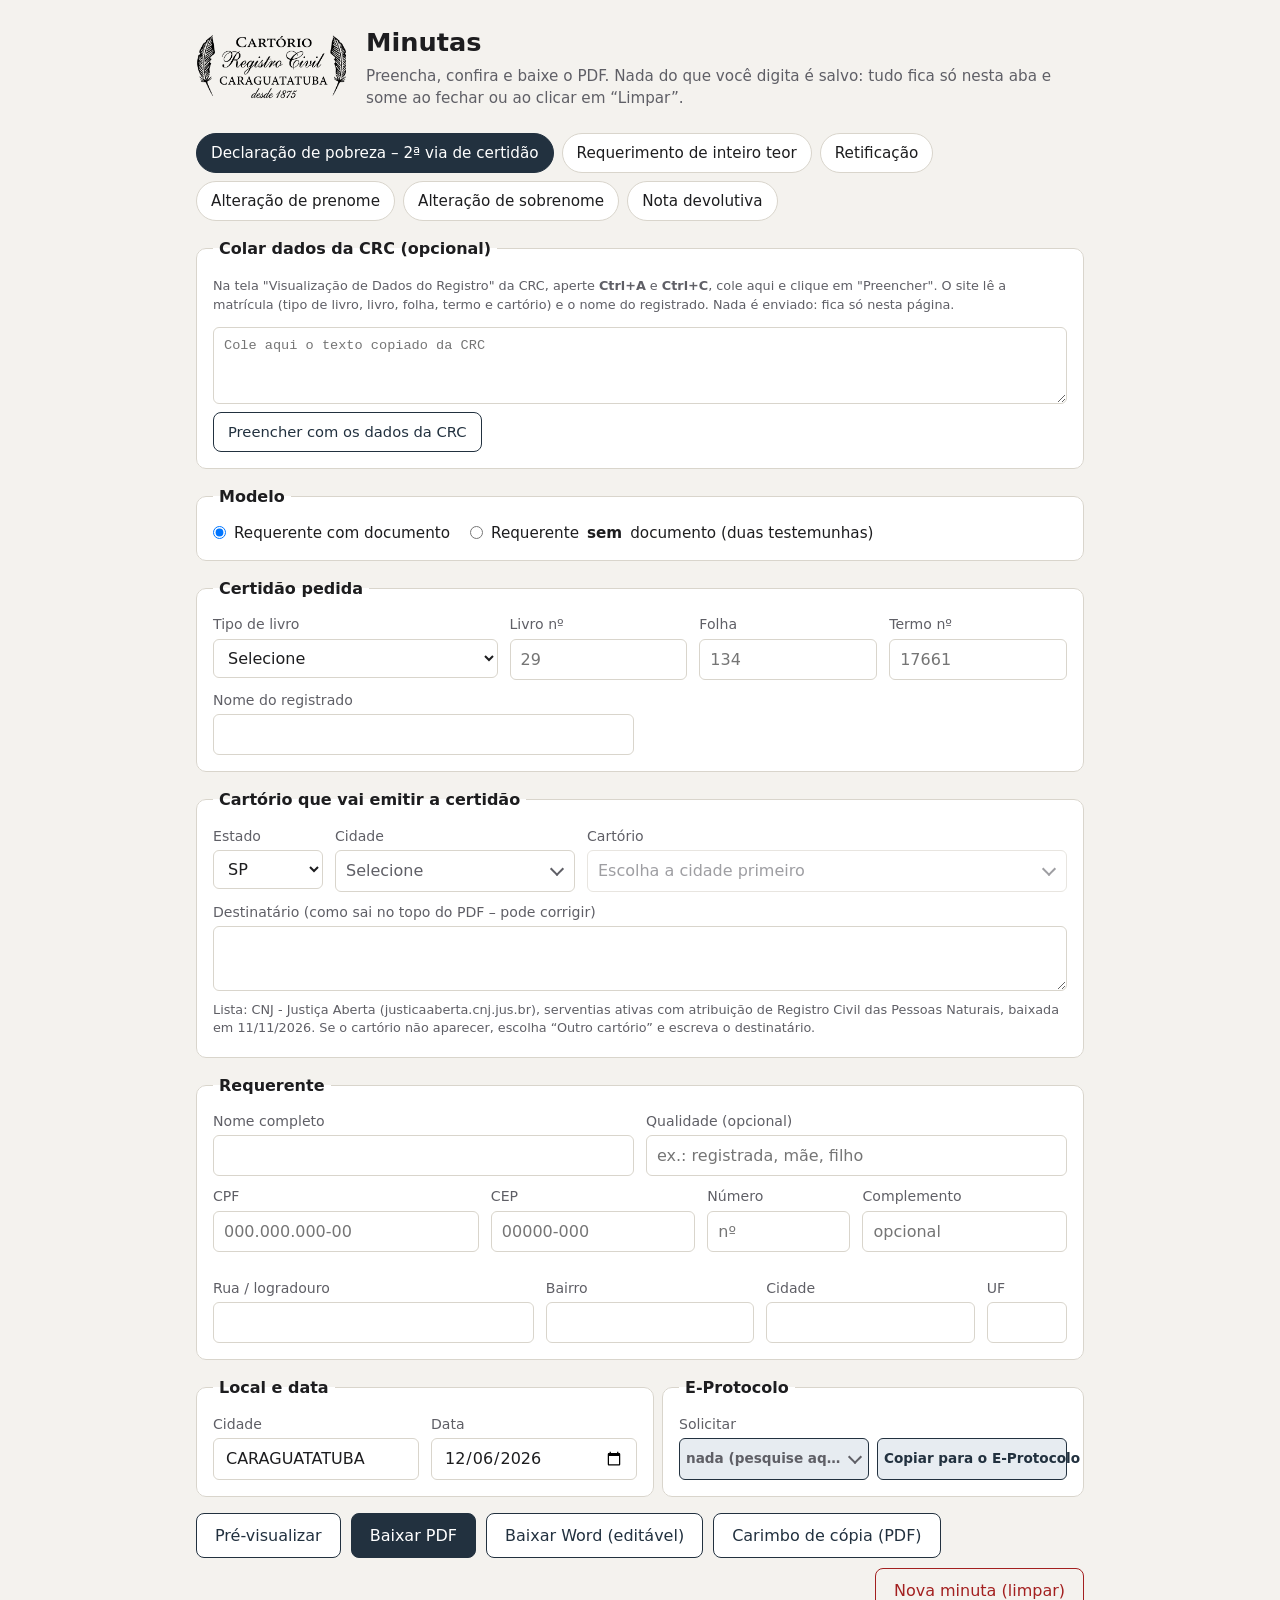
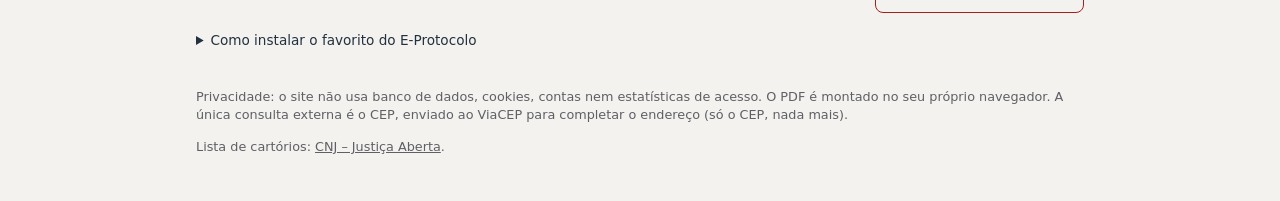
==== commit 00057068: "Declaração de pobreza: botão e favorito do E-Protocolo (certidão gratuita), averbação/anotação, novo" ====
--- a/index.html
+++ b/index.html
@@ -1,218 +1,239 @@
-<!doctype html>
-<html lang="pt-BR">
-<head>
-<meta charset="utf-8">
-<meta name="viewport" content="width=device-width, initial-scale=1">
-<meta name="referrer" content="no-referrer">
-<meta name="robots" content="noindex, nofollow">
-<title>Minutas do Registro Civil</title>
-<link rel="stylesheet" href="style.css?v=20261113e">
-</head>
-<body>
-<header class="topo">
-  <img src="img/logo.png" alt="Cartório de Registro Civil de Caraguatatuba" class="topo-logo">
-  <div>
-    <h1>Minutas</h1>
-    <p class="sub">Preencha, confira e baixe o PDF. Nada do que você digita é salvo: tudo fica só nesta aba e some ao fechar ou ao clicar em “Limpar”.</p>
-  </div>
-</header>
-
-<main>
-  <nav class="minutas" aria-label="Escolha a minuta">
-    <button type="button" class="aba ativa" data-minuta="pobreza">Declaração de pobreza – 2ª via de certidão</button>
-    <button type="button" class="aba" data-minuta="inteiro">Requerimento de inteiro teor</button>
-    <button type="button" class="aba" data-minuta="retificacao">Retificação</button>
-    <button type="button" class="aba" data-minuta="prenome">Alteração de prenome</button>
-    <button type="button" class="aba" data-minuta="sobrenome">Alteração de sobrenome</button>
-    <button type="button" class="aba" data-minuta="nota">Nota devolutiva</button>
-  </nav>
-
-  <p class="aviso" id="avisoInatividade" role="status" hidden>O formulário foi apagado automaticamente por falta de uso. (Clique para fechar.)</p>
-
-  <!-- INTEIRO TEOR: usa o formulário em PDF e só escreve o cartório de destino -->
-  <!-- Minutas novas: o conteúdo é montado por novas.js -->
-  <section class="minuta-nova" data-aba="retificacao" id="abaRetificacao" hidden></section>
-  <section class="minuta-nova" data-aba="prenome" id="abaPrenome" hidden></section>
-  <section class="minuta-nova" data-aba="sobrenome" id="abaSobrenome" hidden></section>
-  <section class="minuta-nova" data-aba="nota" id="abaNota" hidden></section>
-
-  <section id="abaInteiro" data-aba="inteiro" hidden>
-    <fieldset>
-      <legend>Cartório para onde vai o requerimento</legend>
-      <div class="grade g-destino">
-        <label>Estado <select id="itUf"></select></label>
-        <div class="rotulo">Cidade <div class="combo" id="itComboCidade"></div></div>
-        <div class="rotulo">Cartório <div class="combo" id="itComboCartorio"></div></div>
-      </div>
-      <label>Texto que sai depois de "DA COMARCA DE" (pode corrigir)
-        <input id="itTexto" autocomplete="off">
-      </label>
-      <p class="dica">O resto do formulário sai em branco, para preencher à mão. A folha sai em A4.</p>
-    </fieldset>
-    <div id="itErros" class="erros" role="alert" hidden></div>
-    <div class="acoes">
-      <button type="button" id="itVer" class="sec">Pré-visualizar</button>
-      <button type="button" id="itBaixar" class="pri">Baixar PDF</button>
-      <button type="button" id="itLimpar" class="perigo">Nova minuta (limpar)</button>
-    </div>
-  </section>
-
-  <form id="form" autocomplete="off" novalidate>
-    <!-- COLAR DA CRC -->
-    <fieldset class="crc">
-      <legend>Colar dados da CRC (opcional)</legend>
-      <p class="dica">Na tela "Visualização de Dados do Registro" da CRC, aperte <b>Ctrl+A</b> e <b>Ctrl+C</b>, cole aqui e clique em "Preencher".
-        O site lê a matrícula (tipo de livro, livro, folha, termo e cartório) e o nome do registrado. Nada é enviado: fica só nesta página.</p>
-      <textarea id="crcTexto" name="crcTexto" rows="3" placeholder="Cole aqui o texto copiado da CRC"></textarea>
-      <div class="acoes-crc">
-        <button type="button" id="btnCrc" class="sec">Preencher com os dados da CRC</button>
-      </div>
-      <div id="crcStatus" class="crc-status" role="status" hidden></div>
-    </fieldset>
-
-    <!-- MODELO -->
-    <fieldset>
-      <legend>Modelo</legend>
-      <div class="opcoes">
-        <label class="opcao"><input type="radio" name="modelo" value="simples" checked> Requerente com documento</label>
-        <label class="opcao"><input type="radio" name="modelo" value="testemunhas"> Requerente <b>sem</b> documento (duas testemunhas)</label>
-      </div>
-    </fieldset>
-
-    <!-- CERTIDÃO -->
-    <fieldset>
-      <legend>Certidão pedida</legend>
-      <p class="aviso" id="avisoLivro" role="status" hidden>Minuta nova: o nome do registrado mudou, então o tipo de livro, o livro, a folha e o termo foram zerados. Escolha de novo.</p>
-      <div class="grade g4">
-        <label>Tipo de livro
-          <select name="livroTipo" required>
-            <option value="" selected>Selecione</option>
-            <option value="A">A – Nascimento</option>
-            <option value="B">B – Casamento</option>
-            <option value="B AUX">B Auxiliar – Casamento religioso</option>
-            <option value="C">C – Óbito</option>
-            <option value="C AUX">C Auxiliar – Natimorto</option>
-          </select>
-        </label>
-        <label>Livro nº <input name="livro" inputmode="numeric" required placeholder="29"></label>
-        <label>Folha <input name="folha" inputmode="numeric" required placeholder="134"></label>
-        <label>Termo nº <input name="termo" inputmode="numeric" required placeholder="17661"></label>
-      </div>
-      <div class="grade g2" id="blocoRegistrado">
-        <label id="lblRegistrado">Nome do registrado <input name="registrado1" required></label>
-        <label id="lblRegistrado2" hidden>Nome do 2º contraente <input name="registrado2"></label>
-      </div>
-    </fieldset>
-
-    <!-- DESTINO -->
-    <fieldset>
-      <legend>Cartório que vai emitir a certidão</legend>
-      <div class="grade g-destino">
-        <label>Estado <select name="uf" id="uf"></select></label>
-        <div class="rotulo">Cidade <div class="combo" id="comboCidade"></div></div>
-        <div class="rotulo">Cartório <div class="combo" id="comboCartorio"></div></div>
-      </div>
-      <label>Destinatário (como sai no topo do PDF – pode corrigir)
-        <textarea name="destinatario" id="destinatario" rows="2" required></textarea>
-      </label>
-      <p class="dica" id="fonteCartorios"></p>
-    </fieldset>
-
-    <!-- REQUERENTE -->
-    <fieldset>
-      <legend>Requerente</legend>
-      <div class="grade g2">
-        <label>Nome completo <input name="reqNome" required></label>
-        <label>Qualidade (opcional)
-          <input name="reqQualidade" list="listaQualidade" placeholder="ex.: registrada, mãe, filho">
-          <datalist id="listaQualidade">
-            <option value="registrado"><option value="registrada"><option value="contraente">
-            <option value="mãe"><option value="pai"><option value="filho"><option value="filha">
-            <option value="cônjuge"><option value="irmão"><option value="irmã"><option value="neto"><option value="neta">
-          </datalist>
-        </label>
-      </div>
-      <div class="endereco" data-pessoa="req"></div>
-    </fieldset>
-
-    <!-- TESTEMUNHAS -->
-    <fieldset id="blocoTestemunhas" hidden>
-      <legend>Testemunhas</legend>
-      <label>Motivo das testemunhas
-        <select name="motivoTipo" id="motivoTipo">
-          <option value="semdoc" selected>Requerente sem documento de identificação</option>
-          <option value="rogo">Requerente não sabe ou não pode assinar (a rogo)</option>
-          <option value="digital">Requerente não sabe assinar (impressão digital)</option>
-          <option value="docinvalido">Documento do requerente sem condições de uso (vencido, danificado, ilegível)</option>
-          <option value="outro">Outro (escrever)</option>
-        </select>
-      </label>
-      <label>Texto que sai no documento (pode editar)
-        <textarea name="motivoTexto" id="motivoTexto" rows="3"></textarea>
-      </label>
-      <label id="lblRogo">Nome de quem assina a rogo (opcional)
-        <input name="rogoNome" id="rogoNome" placeholder="ex.: Pedro da Silva">
-      </label>
-      <h3>Testemunha 1</h3>
-      <label>Nome completo <input name="t1Nome"></label>
-      <div class="endereco" data-pessoa="t1"></div>
-      <h3>Testemunha 2</h3>
-      <label>Nome completo <input name="t2Nome"></label>
-      <div class="endereco" data-pessoa="t2"></div>
-    </fieldset>
-
-    <!-- LOCAL E DATA -->
-    <fieldset>
-      <legend>Local e data</legend>
-      <div class="grade g2">
-        <label>Cidade <input name="localAssinatura" value="CARAGUATATUBA" required></label>
-        <label>Data <input type="date" name="data" id="data" required></label>
-      </div>
-    </fieldset>
-
-    <div id="erros" class="erros" role="alert" hidden></div>
-
-    <div class="acoes">
-      <button type="button" id="btnVer" class="sec">Pré-visualizar</button>
-      <button type="submit" class="pri">Baixar PDF</button>
-      <button type="button" id="btnWord" class="sec">Baixar Word (editável)</button>
-      <button type="button" id="btnCarimbo" class="sec">Carimbo de cópia (PDF)</button>
-      <button type="button" id="btnLimpar" class="perigo">Nova minuta (limpar)</button>
-    </div>
-  </form>
-
-  <section id="previa" hidden>
-    <h2>Pré-visualização</h2>
-    <iframe id="quadroPrevia" title="Pré-visualização do PDF"></iframe>
-  </section>
-</main>
-
-<footer class="rodape">
-  <p>Privacidade: o site não usa banco de dados, cookies, contas nem estatísticas de acesso. O PDF é montado no seu
-  próprio navegador. A única consulta externa é o CEP, enviado ao ViaCEP para completar o endereço (só o CEP, nada mais).</p>
-  <p>Lista de cartórios: <a href="https://justicaaberta.cnj.jus.br/" target="_blank" rel="noopener noreferrer">CNJ – Justiça Aberta</a>.</p>
-</footer>
-
-<template id="tplEndereco">
-  <div class="grade g-end1">
-    <label>CPF <input data-campo="cpf" inputmode="numeric" maxlength="14" placeholder="000.000.000-00"></label>
-    <label>CEP <input data-campo="cep" inputmode="numeric" maxlength="9" placeholder="00000-000"><small data-campo="cepStatus" class="dica"></small></label>
-    <label>Número <input data-campo="numero" placeholder="nº"></label>
-    <label>Complemento <input data-campo="complemento" placeholder="opcional"></label>
-  </div>
-  <div class="grade g-end2">
-    <label>Rua / logradouro <input data-campo="logradouro"></label>
-    <label>Bairro <input data-campo="bairro"></label>
-    <label>Cidade <input data-campo="cidade"></label>
-    <label>UF <input data-campo="uf" maxlength="2"></label>
-  </div>
-</template>
-
-<script src="vendor/pdfmake.min.js?v=20261113e"></script>
-<script src="vendor/vfs_fonts.js?v=20261113e"></script>
-<script src="vendor/docx.umd.js?v=20261113e"></script>
-<script src="vendor/pdf-lib.min.js?v=20261113e"></script>
-<script src="app.js?v=20261113e"></script>
-<script src="novas.js?v=20261113e"></script>
-</body>
-</html>
+<!doctype html>
+<html lang="pt-BR">
+<head>
+<meta charset="utf-8">
+<meta name="viewport" content="width=device-width, initial-scale=1">
+<meta name="referrer" content="no-referrer">
+<meta name="robots" content="noindex, nofollow">
+<title>Minutas do Registro Civil</title>
+<link rel="stylesheet" href="style.css?v=20261118v">
+</head>
+<body>
+<header class="topo">
+  <img src="img/logo.png" alt="Cartório de Registro Civil de Caraguatatuba" class="topo-logo">
+  <div>
+    <h1>Minutas</h1>
+    <p class="sub">Preencha, confira e baixe o PDF. Nada do que você digita é salvo: tudo fica só nesta aba e some ao fechar ou ao clicar em “Limpar”.</p>
+  </div>
+</header>
+
+<main>
+  <nav class="minutas" aria-label="Escolha a minuta">
+    <button type="button" class="aba ativa" data-minuta="pobreza">Declaração de pobreza – 2ª via de certidão</button>
+    <button type="button" class="aba" data-minuta="inteiro">Requerimento de inteiro teor</button>
+    <button type="button" class="aba" data-minuta="retificacao">Retificação</button>
+    <button type="button" class="aba" data-minuta="prenome">Alteração de prenome</button>
+    <button type="button" class="aba" data-minuta="sobrenome">Alteração de sobrenome</button>
+    <button type="button" class="aba" data-minuta="nota">Nota devolutiva</button>
+  </nav>
+
+  <p class="aviso" id="avisoInatividade" role="status" hidden>O formulário foi apagado automaticamente por falta de uso. (Clique para fechar.)</p>
+
+  <!-- INTEIRO TEOR: usa o formulário em PDF e só escreve o cartório de destino -->
+  <!-- Minutas novas: o conteúdo é montado por novas.js -->
+  <section class="minuta-nova" data-aba="retificacao" id="abaRetificacao" hidden></section>
+  <section class="minuta-nova" data-aba="prenome" id="abaPrenome" hidden></section>
+  <section class="minuta-nova" data-aba="sobrenome" id="abaSobrenome" hidden></section>
+  <section class="minuta-nova" data-aba="nota" id="abaNota" hidden></section>
+
+  <section id="abaInteiro" data-aba="inteiro" hidden>
+    <fieldset>
+      <legend>Cartório para onde vai o requerimento</legend>
+      <div class="grade g-destino">
+        <label>Estado <select id="itUf"></select></label>
+        <div class="rotulo">Cidade <div class="combo" id="itComboCidade"></div></div>
+        <div class="rotulo">Cartório <div class="combo" id="itComboCartorio"></div></div>
+      </div>
+      <label>Texto que sai depois de "DA COMARCA DE" (pode corrigir)
+        <input id="itTexto" autocomplete="off">
+      </label>
+      <p class="dica">O resto do formulário sai em branco, para preencher à mão. A folha sai em A4.</p>
+    </fieldset>
+    <div id="itErros" class="erros" role="alert" hidden></div>
+    <div class="acoes">
+      <button type="button" id="itVer" class="sec">Pré-visualizar</button>
+      <button type="button" id="itBaixar" class="pri">Baixar PDF</button>
+      <button type="button" id="itLimpar" class="perigo">Nova minuta (limpar)</button>
+    </div>
+  </section>
+
+  <form id="form" autocomplete="off" novalidate>
+    <!-- COLAR DA CRC -->
+    <fieldset class="crc">
+      <legend>Colar dados da CRC (opcional)</legend>
+      <p class="dica">Na tela "Visualização de Dados do Registro" da CRC, aperte <b>Ctrl+A</b> e <b>Ctrl+C</b>, cole aqui e clique em "Preencher".
+        O site lê a matrícula (tipo de livro, livro, folha, termo e cartório) e o nome do registrado. Nada é enviado: fica só nesta página.</p>
+      <textarea id="crcTexto" name="crcTexto" rows="3" placeholder="Cole aqui o texto copiado da CRC"></textarea>
+      <div class="acoes-crc">
+        <button type="button" id="btnCrc" class="sec">Preencher com os dados da CRC</button>
+      </div>
+      <div id="crcStatus" class="crc-status" role="status" hidden></div>
+    </fieldset>
+
+    <!-- MODELO -->
+    <fieldset>
+      <legend>Modelo</legend>
+      <div class="opcoes">
+        <label class="opcao"><input type="radio" name="modelo" value="simples" checked> Requerente com documento</label>
+        <label class="opcao"><input type="radio" name="modelo" value="testemunhas"> Requerente <b>sem</b> documento (duas testemunhas)</label>
+      </div>
+    </fieldset>
+
+    <!-- CERTIDÃO -->
+    <fieldset>
+      <legend>Certidão pedida</legend>
+      <p class="aviso" id="avisoLivro" role="status" hidden>Minuta nova: o nome do registrado mudou, então o tipo de livro, o livro, a folha e o termo foram zerados. Escolha de novo.</p>
+      <div class="grade g4">
+        <label>Tipo de livro
+          <select name="livroTipo" required>
+            <option value="" selected>Selecione</option>
+            <option value="A">A – Nascimento</option>
+            <option value="B">B – Casamento</option>
+            <option value="B AUX">B Auxiliar – Casamento religioso</option>
+            <option value="C">C – Óbito</option>
+            <option value="C AUX">C Auxiliar – Natimorto</option>
+          </select>
+        </label>
+        <label>Livro nº <input name="livro" inputmode="numeric" required placeholder="29"></label>
+        <label>Folha <input name="folha" inputmode="numeric" required placeholder="134"></label>
+        <label>Termo nº <input name="termo" inputmode="numeric" required placeholder="17661"></label>
+      </div>
+      <div class="grade g2" id="blocoRegistrado">
+        <label id="lblRegistrado">Nome do registrado <input name="registrado1" required></label>
+        <label id="lblRegistrado2" hidden>Nome do 2º contraente <input name="registrado2"></label>
+      </div>
+    </fieldset>
+
+    <!-- DESTINO -->
+    <fieldset>
+      <legend>Cartório que vai emitir a certidão</legend>
+      <div class="grade g-destino">
+        <label>Estado <select name="uf" id="uf"></select></label>
+        <div class="rotulo">Cidade <div class="combo" id="comboCidade"></div></div>
+        <div class="rotulo">Cartório <div class="combo" id="comboCartorio"></div></div>
+      </div>
+      <label>Destinatário (como sai no topo do PDF – pode corrigir)
+        <textarea name="destinatario" id="destinatario" rows="2" required></textarea>
+      </label>
+      <p class="dica" id="fonteCartorios"></p>
+    </fieldset>
+
+    <!-- REQUERENTE -->
+    <fieldset>
+      <legend>Requerente</legend>
+      <div class="grade g2">
+        <label>Nome completo <input name="reqNome" required></label>
+        <label>Qualidade (opcional)
+          <input name="reqQualidade" list="listaQualidade" placeholder="ex.: registrada, mãe, filho">
+          <datalist id="listaQualidade">
+            <option value="registrado"><option value="registrada"><option value="contraente">
+            <option value="mãe"><option value="pai"><option value="filho"><option value="filha">
+            <option value="cônjuge"><option value="irmão"><option value="irmã"><option value="neto"><option value="neta">
+          </datalist>
+        </label>
+      </div>
+      <div class="endereco" data-pessoa="req"></div>
+    </fieldset>
+
+    <!-- TESTEMUNHAS -->
+    <fieldset id="blocoTestemunhas" hidden>
+      <legend>Testemunhas</legend>
+      <label>Motivo das testemunhas
+        <select name="motivoTipo" id="motivoTipo">
+          <option value="semdoc" selected>Requerente sem documento de identificação</option>
+          <option value="rogo">Requerente não sabe ou não pode assinar (a rogo)</option>
+          <option value="digital">Requerente não sabe assinar (impressão digital)</option>
+          <option value="docinvalido">Documento do requerente sem condições de uso (vencido, danificado, ilegível)</option>
+          <option value="outro">Outro (escrever)</option>
+        </select>
+      </label>
+      <label>Texto que sai no documento (pode editar)
+        <textarea name="motivoTexto" id="motivoTexto" rows="3"></textarea>
+      </label>
+      <label id="lblRogo">Nome de quem assina a rogo (opcional)
+        <input name="rogoNome" id="rogoNome" placeholder="ex.: Pedro da Silva">
+      </label>
+      <h3>Testemunha 1</h3>
+      <label>Nome completo <input name="t1Nome"></label>
+      <div class="endereco" data-pessoa="t1"></div>
+      <h3>Testemunha 2</h3>
+      <label>Nome completo <input name="t2Nome"></label>
+      <div class="endereco" data-pessoa="t2"></div>
+    </fieldset>
+
+    <!-- LOCAL E DATA -->
+    <div class="secoes-lado">
+      <fieldset class="sec-local">
+        <legend>Local e data</legend>
+        <div class="grade g2">
+          <label>Cidade <input name="localAssinatura" value="CARAGUATATUBA" required></label>
+          <label>Data <input type="date" name="data" id="data" required></label>
+        </div>
+      </fieldset>
+      <fieldset class="sec-eprot">
+        <legend>E-Protocolo</legend>
+        <div class="eprot-copiar">
+          <div class="eprot-averb"><span>Solicitar</span><div class="combo" id="eprotAverb"></div></div>
+          <button type="button" id="btnEProt" class="mini">Copiar para o E-Protocolo</button>
+        </div>
+      </fieldset>
+    </div>
+
+    <div id="erros" class="erros" role="alert" hidden></div>
+
+    <div class="acoes">
+      <button type="button" id="btnVer" class="sec">Pré-visualizar</button>
+      <button type="submit" class="pri">Baixar PDF</button>
+      <button type="button" id="btnWord" class="sec">Baixar Word (editável)</button>
+      <button type="button" id="btnCarimbo" class="sec">Carimbo de cópia (PDF)</button>
+      <button type="button" id="btnLimpar" class="perigo">Nova minuta (limpar)</button>
+    </div>
+    <p class="aviso" id="eprotStatus" role="status" hidden></p>
+    <details class="eprot-ajuda">
+      <summary>Como instalar o favorito do E-Protocolo</summary>
+      <ol>
+        <li>Uma vez só: mostre a barra de favoritos do Chrome (Ctrl+Shift+B) e <b>arraste</b> este botão para ela:
+          <a id="linkEProt" class="favorito" href="#">Preencher E-Protocolo</a> <small>(versão 20261118e – se o seu favorito tiver outro nome ou versão, apague-o e arraste este)</small></li>
+        <li>Preencha a declaração aqui e clique em <b>Copiar para o E-Protocolo</b>.</li>
+        <li>No E-Protocolo, abra <b>Novo protocolo</b> e clique no favorito. Ele preenche requerente (com o telefone e o e-mail fixos do cartório), cartório destino, tipo de registro, categoria (Certidão), serviço (Certidão gratuita) e observações.</li>
+        <li>Faltam o anexo (baixe o PDF aqui e anexe lá) e, se for o caso, o botão “Requerimento isento”.</li>
+      </ol>
+      <p class="dica">Na primeira vez o Chrome pede permissão para ler a área de transferência: aceite. O site não envia nada ao E-Protocolo; quem preenche é o favorito, no seu navegador.</p>
+    </details>
+  </form>
+
+  <section id="previa" hidden>
+    <h2>Pré-visualização</h2>
+    <iframe id="quadroPrevia" title="Pré-visualização do PDF"></iframe>
+  </section>
+</main>
+
+<footer class="rodape">
+  <p>Privacidade: o site não usa banco de dados, cookies, contas nem estatísticas de acesso. O PDF é montado no seu
+  próprio navegador. A única consulta externa é o CEP, enviado ao ViaCEP para completar o endereço (só o CEP, nada mais).</p>
+  <p>Lista de cartórios: <a href="https://justicaaberta.cnj.jus.br/" target="_blank" rel="noopener noreferrer">CNJ – Justiça Aberta</a>.</p>
+</footer>
+
+<template id="tplEndereco">
+  <div class="grade g-end1">
+    <label>CPF <input data-campo="cpf" inputmode="numeric" maxlength="14" placeholder="000.000.000-00"></label>
+    <label>CEP <input data-campo="cep" inputmode="numeric" maxlength="9" placeholder="00000-000"><small data-campo="cepStatus" class="dica"></small></label>
+    <label>Número <input data-campo="numero" placeholder="nº"></label>
+    <label>Complemento <input data-campo="complemento" placeholder="opcional"></label>
+  </div>
+  <div class="grade g-end2">
+    <label>Rua / logradouro <input data-campo="logradouro"></label>
+    <label>Bairro <input data-campo="bairro"></label>
+    <label>Cidade <input data-campo="cidade"></label>
+    <label>UF <input data-campo="uf" maxlength="2"></label>
+  </div>
+</template>
+
+<script src="vendor/pdfmake.min.js?v=20261118v"></script>
+<script src="vendor/vfs_fonts.js?v=20261118v"></script>
+<script src="vendor/docx.umd.js?v=20261118v"></script>
+<script src="vendor/pdf-lib.min.js?v=20261118v"></script>
+<script src="app.js?v=20261118v"></script>
+<script src="novas.js?v=20261118v"></script>
+</body>
+</html>
--- a/style.css
+++ b/style.css
@@ -158,3 +158,78 @@
 .fundamento .trecho { align-items: flex-start; font-size: .85rem; margin: 4px 0; }
 .fundamento .trecho input { margin-top: 3px; }
 @media (max-width: 680px) { .g-busca { grid-template-columns: 1fr; } }
+.eprot-ajuda { margin: 12px 0 0; font-size: .9rem; color: var(--suave); }
+.eprot-ajuda summary { cursor: pointer; color: var(--acento); }
+.eprot-ajuda ol { padding-left: 20px; }
+.favorito { display: inline-block; padding: 4px 12px; border-radius: 999px; border: 1px dashed var(--acento); color: var(--acento); text-decoration: none; cursor: grab; }
+.eprot-ajuda { margin-top: 18px; }
+.eprot-ajuda summary { font-size: .85rem; }
+.eprot-copiar { display: flex; flex-wrap: wrap; align-items: center; gap: 8px 20px; margin: 10px 0; }
+.eprot-copiar { align-items: center; }
+.eprot-copiar .dica { margin: 0; min-height: 0; }
+.eprot-averb { display: flex; align-items: center; gap: 8px; margin: 0; }
+.eprot-copiar select, .eprot-copiar button {
+  height: 40px; margin: 0; padding: 0 12px; font: inherit; font-size: .95rem; line-height: 1; border-radius: 6px; width: auto;
+}
+.eprot-copiar button { border: 1px solid var(--acento); background: var(--cartao); color: var(--acento); cursor: pointer; white-space: nowrap; }
+.eprot-copiar .combo { width: 360px; max-width: 100%; margin: 0; }
+.eprot-copiar button { height: 42px; }
+/* Local e data + E-Protocolo na mesma linha, tudo pequeno e à esquerda */
+.linha-local { display: flex; flex-wrap: wrap; align-items: flex-end; gap: 0 14px; }
+.linha-local > label { width: 190px; }
+.linha-local > label:nth-child(2) { width: 150px; }
+.linha-local .eprot-copiar { display: flex; align-items: flex-end; gap: 8px; margin: 0; }
+.linha-local .eprot-averb { display: block; margin: 0; font-size: .88rem; color: var(--suave); }
+.linha-local .eprot-averb .combo { width: 230px; margin-top: 4px; }
+.linha-local .combo-botao { min-height: 36px; padding: 5px 10px; font-size: .9rem; }
+.linha-local .eprot-copiar button { height: 36px; margin: 0 0 10px; padding: 0 12px; font-size: .85rem; }
+/* Acabamento do bloco E-Protocolo: separador, alturas iguais às dos campos, botão preenchido leve */
+.linha-local .eprot-copiar { gap: 10px; padding-left: 16px; margin-left: 4px; border-left: 1px solid var(--borda); }
+.linha-local .eprot-averb { font-size: .88rem; }
+.linha-local .eprot-averb .combo { width: 250px; }
+.linha-local .combo-botao { min-height: 42px; height: 42px; padding: 0 12px; font-size: 1rem; }
+.linha-local .eprot-copiar button { height: 42px; margin: 0 0 10px; padding: 0 16px; font-size: .95rem; font-weight: 600; background: var(--acento-claro); color: var(--acento); border: 1px solid var(--acento); border-radius: 6px; }
+.linha-local .eprot-copiar button:hover { background: var(--acento); color: var(--cartao); }
+.linha-local .eprot-averb .combo { margin-bottom: 0; }
+.linha-local { gap: 0 12px; }
+.linha-local > label { width: 170px; }
+.linha-local > label:nth-child(2) { width: 140px; }
+.linha-local .eprot-copiar { padding-left: 12px; margin-left: 2px; }
+.linha-local .eprot-averb .combo { width: 215px; }
+/* Local e data (maior, à esquerda) e E-Protocolo (seção própria, à direita) */
+.secoes-lado { display: flex; flex-wrap: wrap; gap: 0 16px; align-items: stretch; }
+.secoes-lado > fieldset { margin-bottom: 16px; }
+.sec-local { flex: 1 1 360px; }
+.sec-eprot { flex: 0 1 auto; margin-left: auto; }
+.sec-local input { font-size: 1.05rem; padding: 10px 12px; }
+.sec-eprot .eprot-copiar { display: flex; flex-wrap: wrap; align-items: flex-end; gap: 10px; border: 0; padding: 0; margin: 0; }
+.sec-eprot .eprot-averb { display: block; margin: 0; font-size: .88rem; color: var(--suave); }
+.sec-eprot .eprot-averb .combo { width: 215px; margin-top: 4px; }
+.sec-eprot .combo-botao { min-height: 42px; height: 42px; padding: 0 12px; font-size: 1rem; }
+.sec-eprot .eprot-copiar button { height: 42px; margin: 0 0 10px; padding: 0 16px; font-size: .95rem; font-weight: 600; background: var(--acento-claro); color: var(--acento); border: 1px solid var(--acento); border-radius: 6px; cursor: pointer; }
+.sec-eprot .eprot-copiar button:hover { background: var(--acento); color: var(--cartao); }
+.sec-eprot .eprot-copiar { flex-direction: column; align-items: stretch; gap: 0; width: 240px; }
+.sec-eprot .eprot-averb .combo { width: 100%; }
+.sec-eprot .eprot-averb { margin-bottom: 10px; }
+.sec-eprot .eprot-copiar button { margin: 0 0 10px; }
+.sec-local input { height: 46px; font-size: 1.1rem; }
+/* Ajuste: menor e mais compacto */
+.sec-local input { height: 42px; font-size: 1rem; padding: 8px 12px; }
+.sec-eprot .eprot-copiar { flex-direction: row; align-items: flex-end; gap: 8px; width: auto; }
+.sec-eprot .eprot-averb { margin-bottom: 0; }
+.sec-eprot .eprot-averb .combo { width: 190px; }
+.sec-eprot .eprot-copiar button { margin: 0 0 10px; padding: 0 12px; font-size: .9rem; }
+.sec-eprot .eprot-averb .combo { margin-bottom: 0; }
+/* Tudo do mesmo tamanho: 4 controles de 190 x 42 */
+.sec-local { flex: 0 0 auto; }
+.sec-local .grade.g2 { grid-template-columns: 190px 190px; gap: 0 12px; }
+.sec-local input { width: 190px; }
+.sec-eprot .eprot-averb .combo { width: 190px; }
+.sec-eprot .eprot-copiar button { width: 190px; padding: 0 6px; font-size: .85rem; }
+#eprotStatus { margin: 16px 0 8px; }
+.secoes-lado { gap: 0 8px; }
+.sec-eprot { margin-left: 0; }
+/* "Local e data" cresce para a linha terminar junto com a borda do formulário */
+.sec-local { flex: 1 1 426px; }
+.sec-local .grade.g2 { grid-template-columns: 1fr 1fr; }
+.sec-local input { width: 100%; }
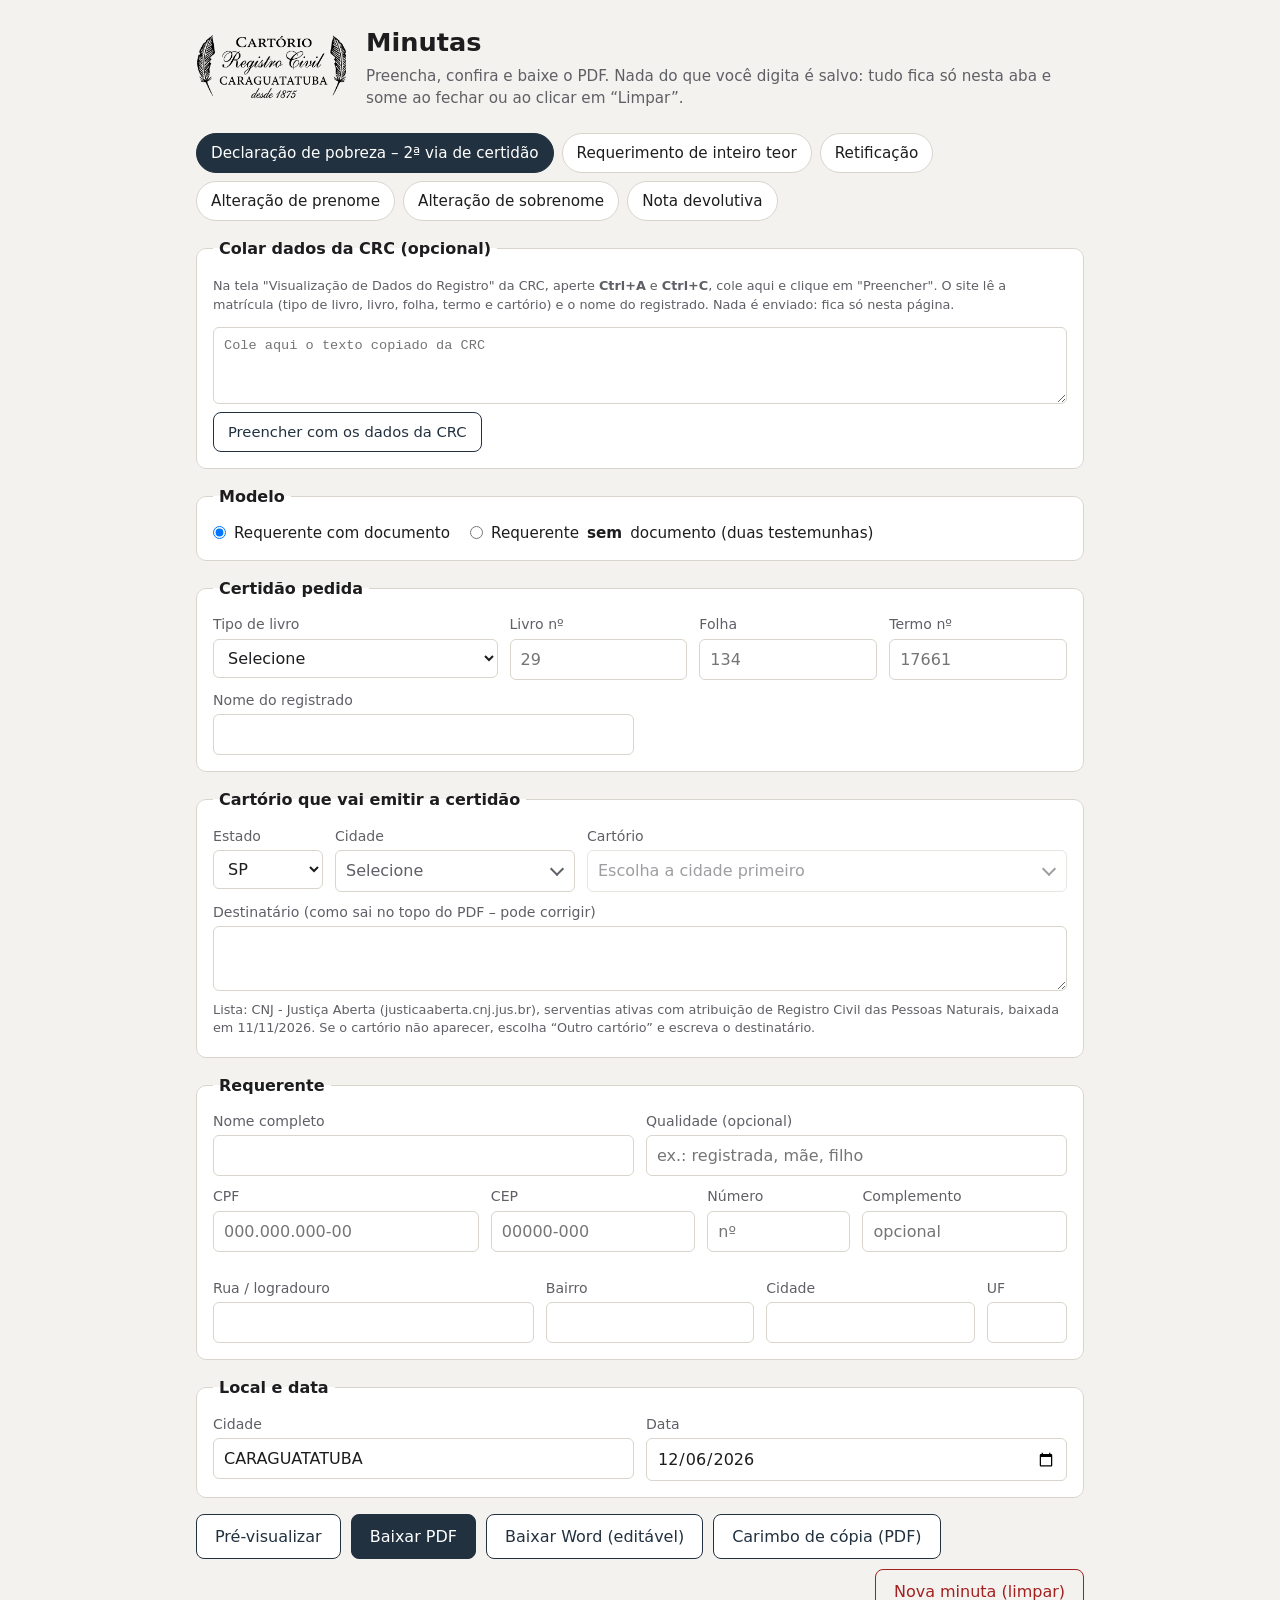
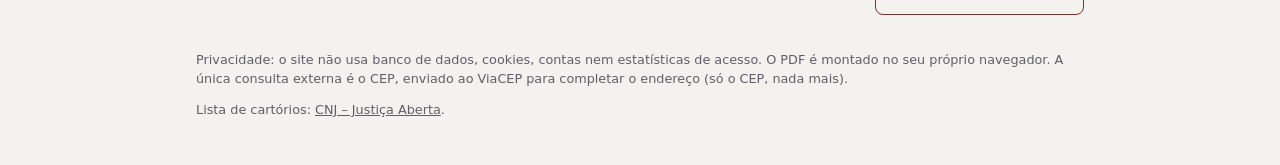
==== commit ce5d7942: "Revert "Declaração de pobreza: botão e favorito do E-Protocolo (certidão gratuita), averbação/anotaç" ====
--- a/index.html
+++ b/index.html
@@ -6,7 +6,7 @@
 <meta name="referrer" content="no-referrer">
 <meta name="robots" content="noindex, nofollow">
 <title>Minutas do Registro Civil</title>
-<link rel="stylesheet" href="style.css?v=20261118v">
+<link rel="stylesheet" href="style.css?v=20261117a">
 </head>
 <body>
 <header class="topo">
@@ -162,22 +162,13 @@
     </fieldset>
 
     <!-- LOCAL E DATA -->
-    <div class="secoes-lado">
-      <fieldset class="sec-local">
-        <legend>Local e data</legend>
-        <div class="grade g2">
-          <label>Cidade <input name="localAssinatura" value="CARAGUATATUBA" required></label>
-          <label>Data <input type="date" name="data" id="data" required></label>
-        </div>
-      </fieldset>
-      <fieldset class="sec-eprot">
-        <legend>E-Protocolo</legend>
-        <div class="eprot-copiar">
-          <div class="eprot-averb"><span>Solicitar</span><div class="combo" id="eprotAverb"></div></div>
-          <button type="button" id="btnEProt" class="mini">Copiar para o E-Protocolo</button>
-        </div>
-      </fieldset>
-    </div>
+    <fieldset>
+      <legend>Local e data</legend>
+      <div class="grade g2">
+        <label>Cidade <input name="localAssinatura" value="CARAGUATATUBA" required></label>
+        <label>Data <input type="date" name="data" id="data" required></label>
+      </div>
+    </fieldset>
 
     <div id="erros" class="erros" role="alert" hidden></div>
 
@@ -188,18 +179,6 @@
       <button type="button" id="btnCarimbo" class="sec">Carimbo de cópia (PDF)</button>
       <button type="button" id="btnLimpar" class="perigo">Nova minuta (limpar)</button>
     </div>
-    <p class="aviso" id="eprotStatus" role="status" hidden></p>
-    <details class="eprot-ajuda">
-      <summary>Como instalar o favorito do E-Protocolo</summary>
-      <ol>
-        <li>Uma vez só: mostre a barra de favoritos do Chrome (Ctrl+Shift+B) e <b>arraste</b> este botão para ela:
-          <a id="linkEProt" class="favorito" href="#">Preencher E-Protocolo</a> <small>(versão 20261118e – se o seu favorito tiver outro nome ou versão, apague-o e arraste este)</small></li>
-        <li>Preencha a declaração aqui e clique em <b>Copiar para o E-Protocolo</b>.</li>
-        <li>No E-Protocolo, abra <b>Novo protocolo</b> e clique no favorito. Ele preenche requerente (com o telefone e o e-mail fixos do cartório), cartório destino, tipo de registro, categoria (Certidão), serviço (Certidão gratuita) e observações.</li>
-        <li>Faltam o anexo (baixe o PDF aqui e anexe lá) e, se for o caso, o botão “Requerimento isento”.</li>
-      </ol>
-      <p class="dica">Na primeira vez o Chrome pede permissão para ler a área de transferência: aceite. O site não envia nada ao E-Protocolo; quem preenche é o favorito, no seu navegador.</p>
-    </details>
   </form>
 
   <section id="previa" hidden>
@@ -229,11 +208,11 @@
   </div>
 </template>
 
-<script src="vendor/pdfmake.min.js?v=20261118v"></script>
-<script src="vendor/vfs_fonts.js?v=20261118v"></script>
-<script src="vendor/docx.umd.js?v=20261118v"></script>
-<script src="vendor/pdf-lib.min.js?v=20261118v"></script>
-<script src="app.js?v=20261118v"></script>
-<script src="novas.js?v=20261118v"></script>
+<script src="vendor/pdfmake.min.js?v=20261117a"></script>
+<script src="vendor/vfs_fonts.js?v=20261117a"></script>
+<script src="vendor/docx.umd.js?v=20261117a"></script>
+<script src="vendor/pdf-lib.min.js?v=20261117a"></script>
+<script src="app.js?v=20261117a"></script>
+<script src="novas.js?v=20261117a"></script>
 </body>
 </html>
--- a/style.css
+++ b/style.css
@@ -158,78 +158,3 @@
 .fundamento .trecho { align-items: flex-start; font-size: .85rem; margin: 4px 0; }
 .fundamento .trecho input { margin-top: 3px; }
 @media (max-width: 680px) { .g-busca { grid-template-columns: 1fr; } }
-.eprot-ajuda { margin: 12px 0 0; font-size: .9rem; color: var(--suave); }
-.eprot-ajuda summary { cursor: pointer; color: var(--acento); }
-.eprot-ajuda ol { padding-left: 20px; }
-.favorito { display: inline-block; padding: 4px 12px; border-radius: 999px; border: 1px dashed var(--acento); color: var(--acento); text-decoration: none; cursor: grab; }
-.eprot-ajuda { margin-top: 18px; }
-.eprot-ajuda summary { font-size: .85rem; }
-.eprot-copiar { display: flex; flex-wrap: wrap; align-items: center; gap: 8px 20px; margin: 10px 0; }
-.eprot-copiar { align-items: center; }
-.eprot-copiar .dica { margin: 0; min-height: 0; }
-.eprot-averb { display: flex; align-items: center; gap: 8px; margin: 0; }
-.eprot-copiar select, .eprot-copiar button {
-  height: 40px; margin: 0; padding: 0 12px; font: inherit; font-size: .95rem; line-height: 1; border-radius: 6px; width: auto;
-}
-.eprot-copiar button { border: 1px solid var(--acento); background: var(--cartao); color: var(--acento); cursor: pointer; white-space: nowrap; }
-.eprot-copiar .combo { width: 360px; max-width: 100%; margin: 0; }
-.eprot-copiar button { height: 42px; }
-/* Local e data + E-Protocolo na mesma linha, tudo pequeno e à esquerda */
-.linha-local { display: flex; flex-wrap: wrap; align-items: flex-end; gap: 0 14px; }
-.linha-local > label { width: 190px; }
-.linha-local > label:nth-child(2) { width: 150px; }
-.linha-local .eprot-copiar { display: flex; align-items: flex-end; gap: 8px; margin: 0; }
-.linha-local .eprot-averb { display: block; margin: 0; font-size: .88rem; color: var(--suave); }
-.linha-local .eprot-averb .combo { width: 230px; margin-top: 4px; }
-.linha-local .combo-botao { min-height: 36px; padding: 5px 10px; font-size: .9rem; }
-.linha-local .eprot-copiar button { height: 36px; margin: 0 0 10px; padding: 0 12px; font-size: .85rem; }
-/* Acabamento do bloco E-Protocolo: separador, alturas iguais às dos campos, botão preenchido leve */
-.linha-local .eprot-copiar { gap: 10px; padding-left: 16px; margin-left: 4px; border-left: 1px solid var(--borda); }
-.linha-local .eprot-averb { font-size: .88rem; }
-.linha-local .eprot-averb .combo { width: 250px; }
-.linha-local .combo-botao { min-height: 42px; height: 42px; padding: 0 12px; font-size: 1rem; }
-.linha-local .eprot-copiar button { height: 42px; margin: 0 0 10px; padding: 0 16px; font-size: .95rem; font-weight: 600; background: var(--acento-claro); color: var(--acento); border: 1px solid var(--acento); border-radius: 6px; }
-.linha-local .eprot-copiar button:hover { background: var(--acento); color: var(--cartao); }
-.linha-local .eprot-averb .combo { margin-bottom: 0; }
-.linha-local { gap: 0 12px; }
-.linha-local > label { width: 170px; }
-.linha-local > label:nth-child(2) { width: 140px; }
-.linha-local .eprot-copiar { padding-left: 12px; margin-left: 2px; }
-.linha-local .eprot-averb .combo { width: 215px; }
-/* Local e data (maior, à esquerda) e E-Protocolo (seção própria, à direita) */
-.secoes-lado { display: flex; flex-wrap: wrap; gap: 0 16px; align-items: stretch; }
-.secoes-lado > fieldset { margin-bottom: 16px; }
-.sec-local { flex: 1 1 360px; }
-.sec-eprot { flex: 0 1 auto; margin-left: auto; }
-.sec-local input { font-size: 1.05rem; padding: 10px 12px; }
-.sec-eprot .eprot-copiar { display: flex; flex-wrap: wrap; align-items: flex-end; gap: 10px; border: 0; padding: 0; margin: 0; }
-.sec-eprot .eprot-averb { display: block; margin: 0; font-size: .88rem; color: var(--suave); }
-.sec-eprot .eprot-averb .combo { width: 215px; margin-top: 4px; }
-.sec-eprot .combo-botao { min-height: 42px; height: 42px; padding: 0 12px; font-size: 1rem; }
-.sec-eprot .eprot-copiar button { height: 42px; margin: 0 0 10px; padding: 0 16px; font-size: .95rem; font-weight: 600; background: var(--acento-claro); color: var(--acento); border: 1px solid var(--acento); border-radius: 6px; cursor: pointer; }
-.sec-eprot .eprot-copiar button:hover { background: var(--acento); color: var(--cartao); }
-.sec-eprot .eprot-copiar { flex-direction: column; align-items: stretch; gap: 0; width: 240px; }
-.sec-eprot .eprot-averb .combo { width: 100%; }
-.sec-eprot .eprot-averb { margin-bottom: 10px; }
-.sec-eprot .eprot-copiar button { margin: 0 0 10px; }
-.sec-local input { height: 46px; font-size: 1.1rem; }
-/* Ajuste: menor e mais compacto */
-.sec-local input { height: 42px; font-size: 1rem; padding: 8px 12px; }
-.sec-eprot .eprot-copiar { flex-direction: row; align-items: flex-end; gap: 8px; width: auto; }
-.sec-eprot .eprot-averb { margin-bottom: 0; }
-.sec-eprot .eprot-averb .combo { width: 190px; }
-.sec-eprot .eprot-copiar button { margin: 0 0 10px; padding: 0 12px; font-size: .9rem; }
-.sec-eprot .eprot-averb .combo { margin-bottom: 0; }
-/* Tudo do mesmo tamanho: 4 controles de 190 x 42 */
-.sec-local { flex: 0 0 auto; }
-.sec-local .grade.g2 { grid-template-columns: 190px 190px; gap: 0 12px; }
-.sec-local input { width: 190px; }
-.sec-eprot .eprot-averb .combo { width: 190px; }
-.sec-eprot .eprot-copiar button { width: 190px; padding: 0 6px; font-size: .85rem; }
-#eprotStatus { margin: 16px 0 8px; }
-.secoes-lado { gap: 0 8px; }
-.sec-eprot { margin-left: 0; }
-/* "Local e data" cresce para a linha terminar junto com a borda do formulário */
-.sec-local { flex: 1 1 426px; }
-.sec-local .grade.g2 { grid-template-columns: 1fr 1fr; }
-.sec-local input { width: 100%; }
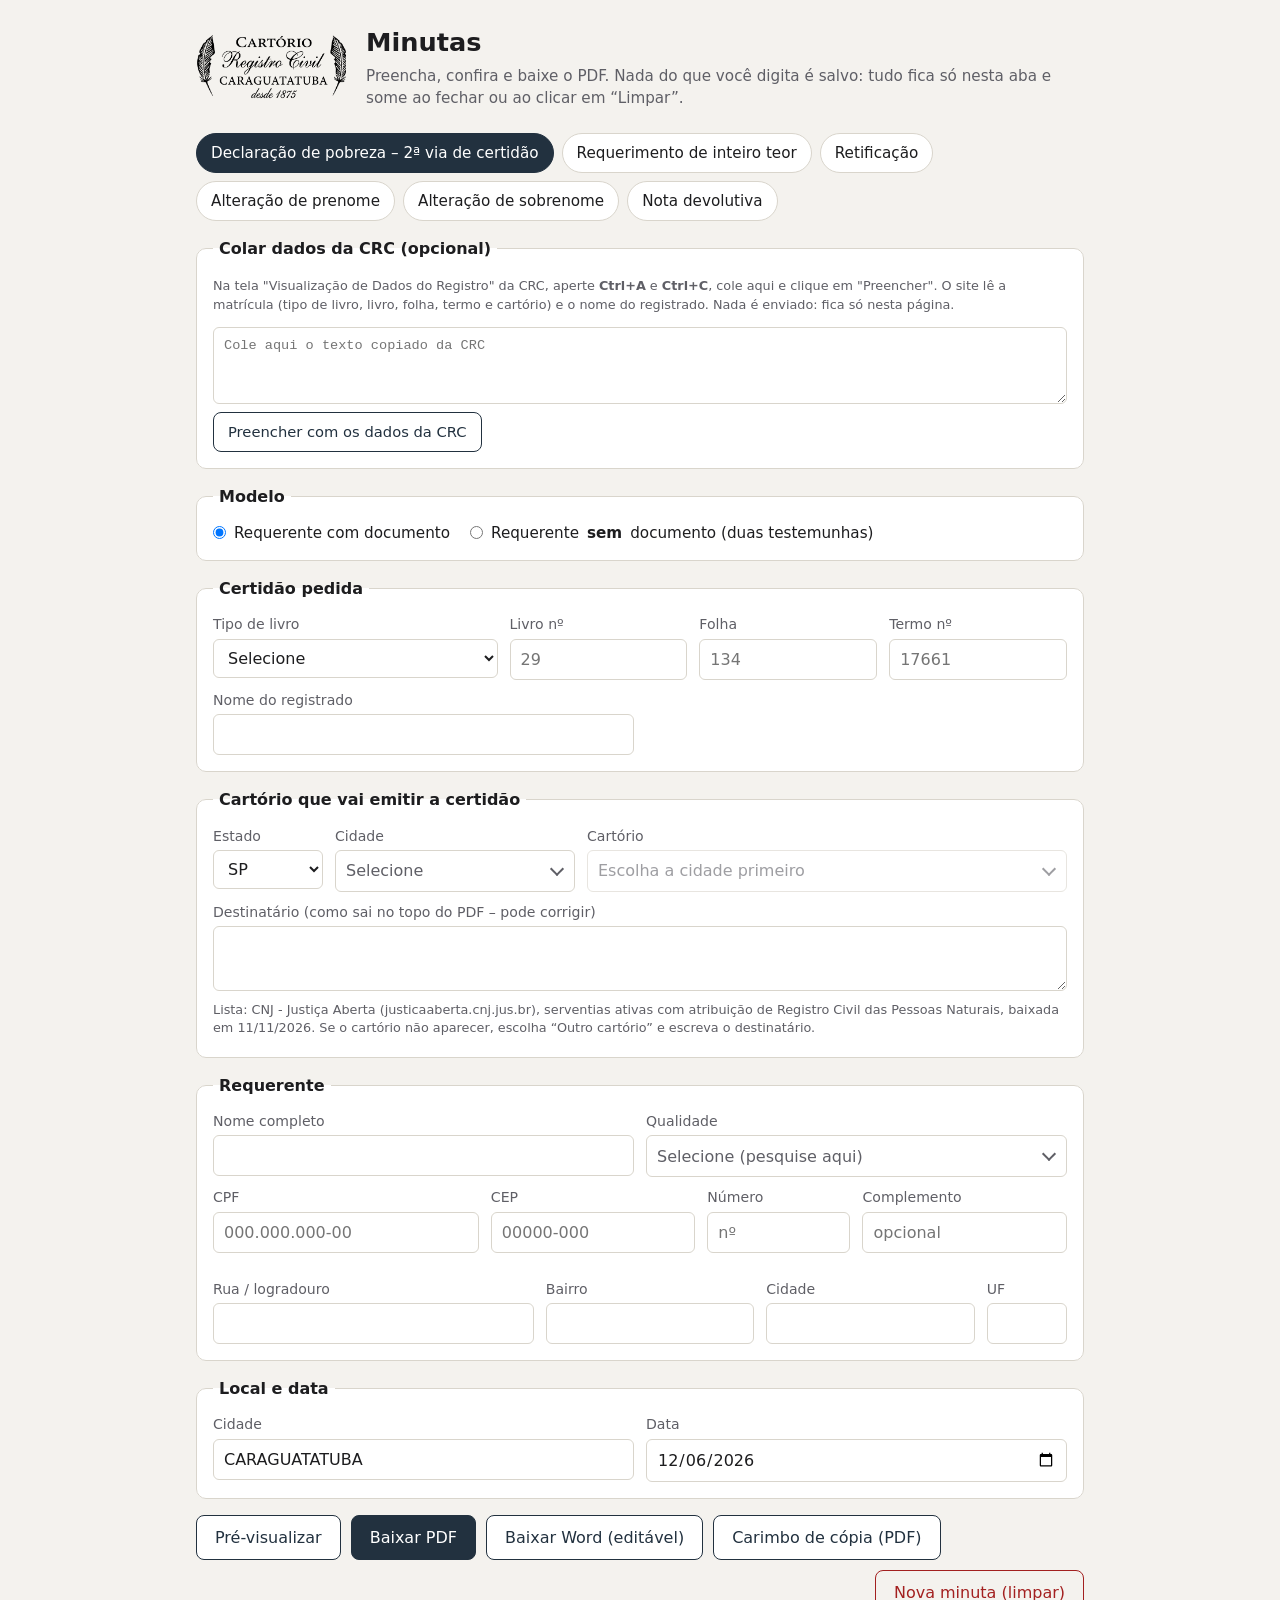
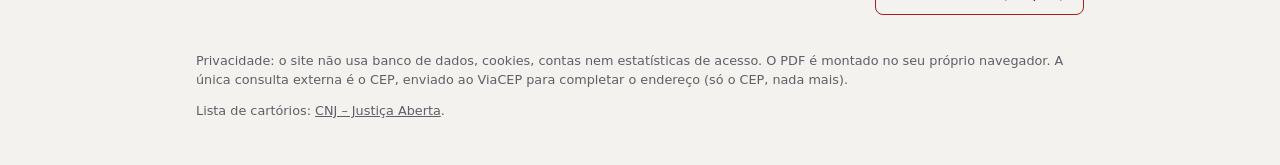
==== commit 72c08035: "Qualidade do requerente obrigatória, em lista com pesquisa e formas (a), na declaração de pobreza e " ====
--- a/index.html
+++ b/index.html
@@ -6,7 +6,7 @@
 <meta name="referrer" content="no-referrer">
 <meta name="robots" content="noindex, nofollow">
 <title>Minutas do Registro Civil</title>
-<link rel="stylesheet" href="style.css?v=20261117a">
+<link rel="stylesheet" href="style.css?v=20261126a">
 </head>
 <body>
 <header class="topo">
@@ -123,14 +123,10 @@
       <legend>Requerente</legend>
       <div class="grade g2">
         <label>Nome completo <input name="reqNome" required></label>
-        <label>Qualidade (opcional)
-          <input name="reqQualidade" list="listaQualidade" placeholder="ex.: registrada, mãe, filho">
-          <datalist id="listaQualidade">
-            <option value="registrado"><option value="registrada"><option value="contraente">
-            <option value="mãe"><option value="pai"><option value="filho"><option value="filha">
-            <option value="cônjuge"><option value="irmão"><option value="irmã"><option value="neto"><option value="neta">
-          </datalist>
-        </label>
+        <div class="campo-qual"><span>Qualidade</span>
+          <div id="qualReq" class="qual"></div>
+          <input type="hidden" name="reqQualidade">
+        </div>
       </div>
       <div class="endereco" data-pessoa="req"></div>
     </fieldset>
@@ -208,11 +204,11 @@
   </div>
 </template>
 
-<script src="vendor/pdfmake.min.js?v=20261117a"></script>
-<script src="vendor/vfs_fonts.js?v=20261117a"></script>
-<script src="vendor/docx.umd.js?v=20261117a"></script>
-<script src="vendor/pdf-lib.min.js?v=20261117a"></script>
-<script src="app.js?v=20261117a"></script>
-<script src="novas.js?v=20261117a"></script>
+<script src="vendor/pdfmake.min.js?v=20261126a"></script>
+<script src="vendor/vfs_fonts.js?v=20261126a"></script>
+<script src="vendor/docx.umd.js?v=20261126a"></script>
+<script src="vendor/pdf-lib.min.js?v=20261126a"></script>
+<script src="app.js?v=20261126a"></script>
+<script src="novas.js?v=20261126a"></script>
 </body>
 </html>
--- a/style.css
+++ b/style.css
@@ -158,3 +158,7 @@
 .fundamento .trecho { align-items: flex-start; font-size: .85rem; margin: 4px 0; }
 .fundamento .trecho input { margin-top: 3px; }
 @media (max-width: 680px) { .g-busca { grid-template-columns: 1fr; } }
+/* Qualidade do requerente: lista com pesquisa + campo "Outro (escrever)" */
+.campo-qual { font-size: .88rem; color: var(--suave); margin-bottom: 10px; }
+.campo-qual .qual { display: flex; flex-direction: column; gap: 6px; }
+.campo-qual .qual-outra { margin-top: 0; }
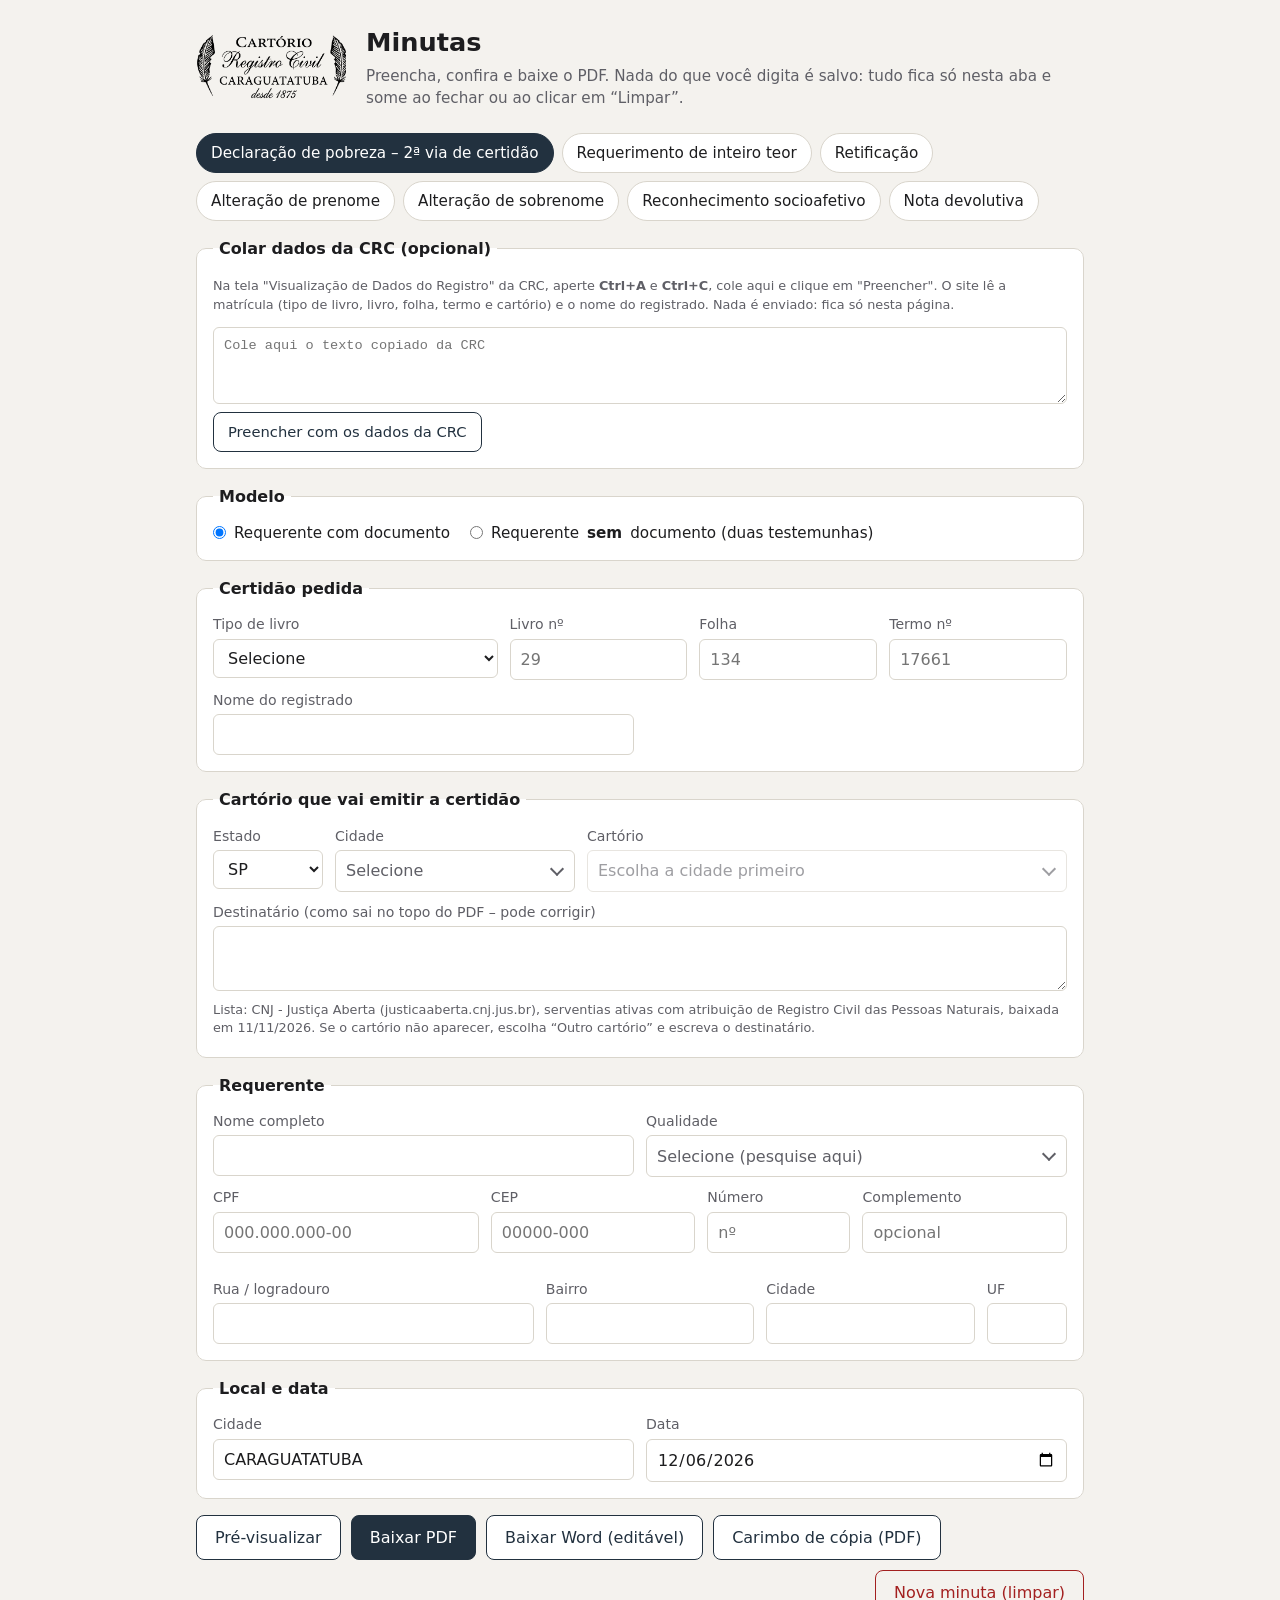
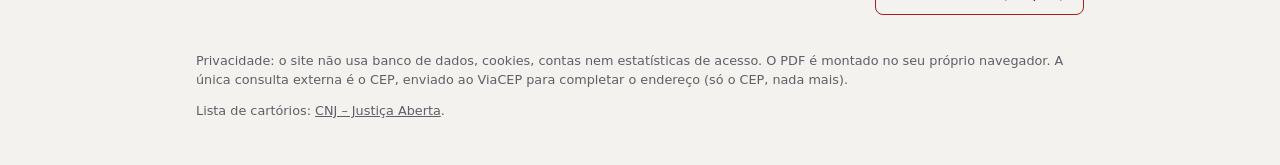
==== commit 60b3b511: "Nova aba: reconhecimento de filiação socioafetiva (maior e de 12 a 17 anos) Termo do Anexo II (Prov." ====
--- a/index.html
+++ b/index.html
@@ -6,7 +6,7 @@
 <meta name="referrer" content="no-referrer">
 <meta name="robots" content="noindex, nofollow">
 <title>Minutas do Registro Civil</title>
-<link rel="stylesheet" href="style.css?v=20261126a">
+<link rel="stylesheet" href="style.css?v=20261127a">
 </head>
 <body>
 <header class="topo">
@@ -24,6 +24,7 @@
     <button type="button" class="aba" data-minuta="retificacao">Retificação</button>
     <button type="button" class="aba" data-minuta="prenome">Alteração de prenome</button>
     <button type="button" class="aba" data-minuta="sobrenome">Alteração de sobrenome</button>
+    <button type="button" class="aba" data-minuta="socioafetivo">Reconhecimento socioafetivo</button>
     <button type="button" class="aba" data-minuta="nota">Nota devolutiva</button>
   </nav>
 
@@ -34,6 +35,7 @@
   <section class="minuta-nova" data-aba="retificacao" id="abaRetificacao" hidden></section>
   <section class="minuta-nova" data-aba="prenome" id="abaPrenome" hidden></section>
   <section class="minuta-nova" data-aba="sobrenome" id="abaSobrenome" hidden></section>
+  <section class="minuta-nova" data-aba="socioafetivo" id="abaSocio" hidden></section>
   <section class="minuta-nova" data-aba="nota" id="abaNota" hidden></section>
 
   <section id="abaInteiro" data-aba="inteiro" hidden>
@@ -204,11 +206,11 @@
   </div>
 </template>
 
-<script src="vendor/pdfmake.min.js?v=20261126a"></script>
-<script src="vendor/vfs_fonts.js?v=20261126a"></script>
-<script src="vendor/docx.umd.js?v=20261126a"></script>
-<script src="vendor/pdf-lib.min.js?v=20261126a"></script>
-<script src="app.js?v=20261126a"></script>
-<script src="novas.js?v=20261126a"></script>
+<script src="vendor/pdfmake.min.js?v=20261127a"></script>
+<script src="vendor/vfs_fonts.js?v=20261127a"></script>
+<script src="vendor/docx.umd.js?v=20261127a"></script>
+<script src="vendor/pdf-lib.min.js?v=20261127a"></script>
+<script src="app.js?v=20261127a"></script>
+<script src="novas.js?v=20261127a"></script>
 </body>
 </html>
--- a/style.css
+++ b/style.css
@@ -85,6 +85,8 @@
 .g-end1 { grid-template-columns: 1.3fr 1fr .7fr 1fr; }
 .g-end2 { grid-template-columns: 2fr 1.3fr 1.3fr .5fr; }
 .opcoes { display: flex; flex-wrap: wrap; gap: 8px 20px; margin-bottom: 10px; }
+.opcoes-col { display: grid; gap: 8px; margin-bottom: 10px; }
+.opcao select { width: auto; }
 .opcao { display: flex; align-items: center; gap: 8px; color: var(--texto); font-size: .95rem; margin: 0; }
 .opcao input { width: auto; margin: 0; }
 .dica { display: block; color: var(--suave); font-size: .8rem; margin-top: 3px; min-height: 1em; }
